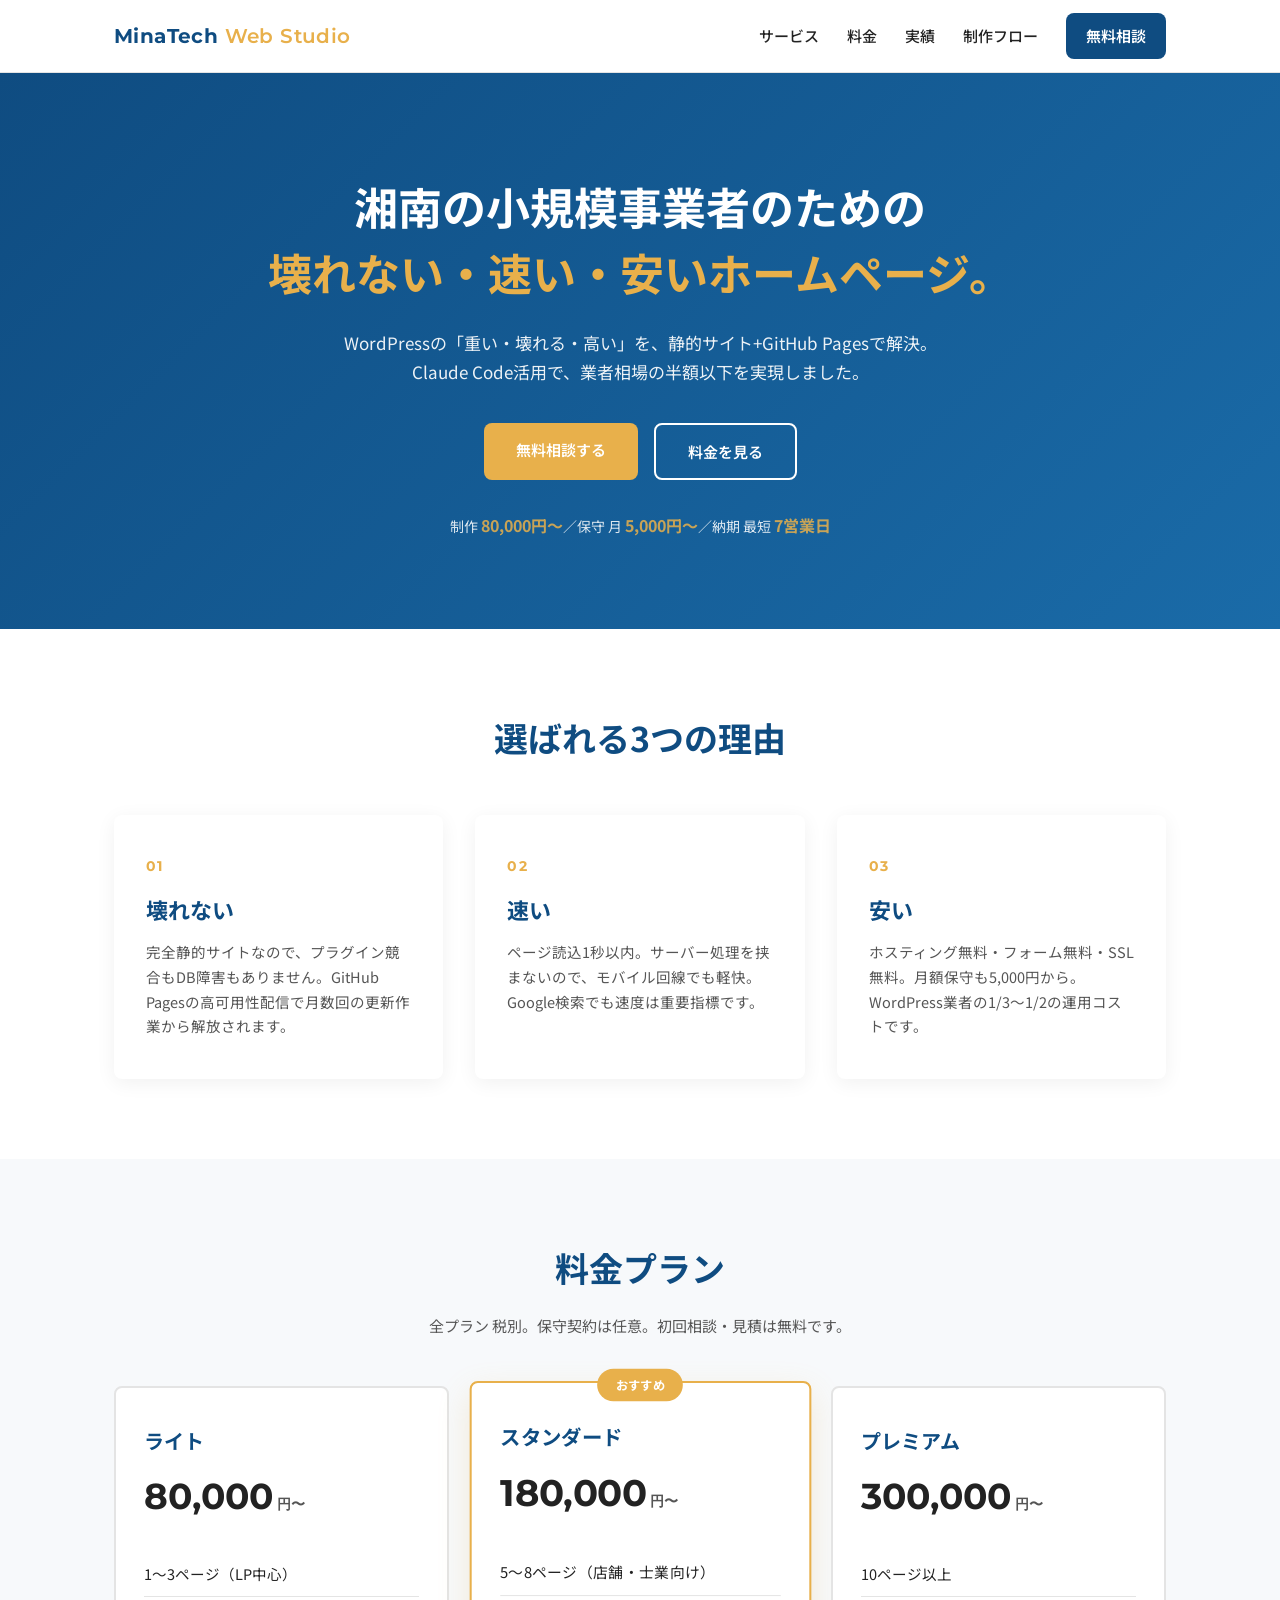
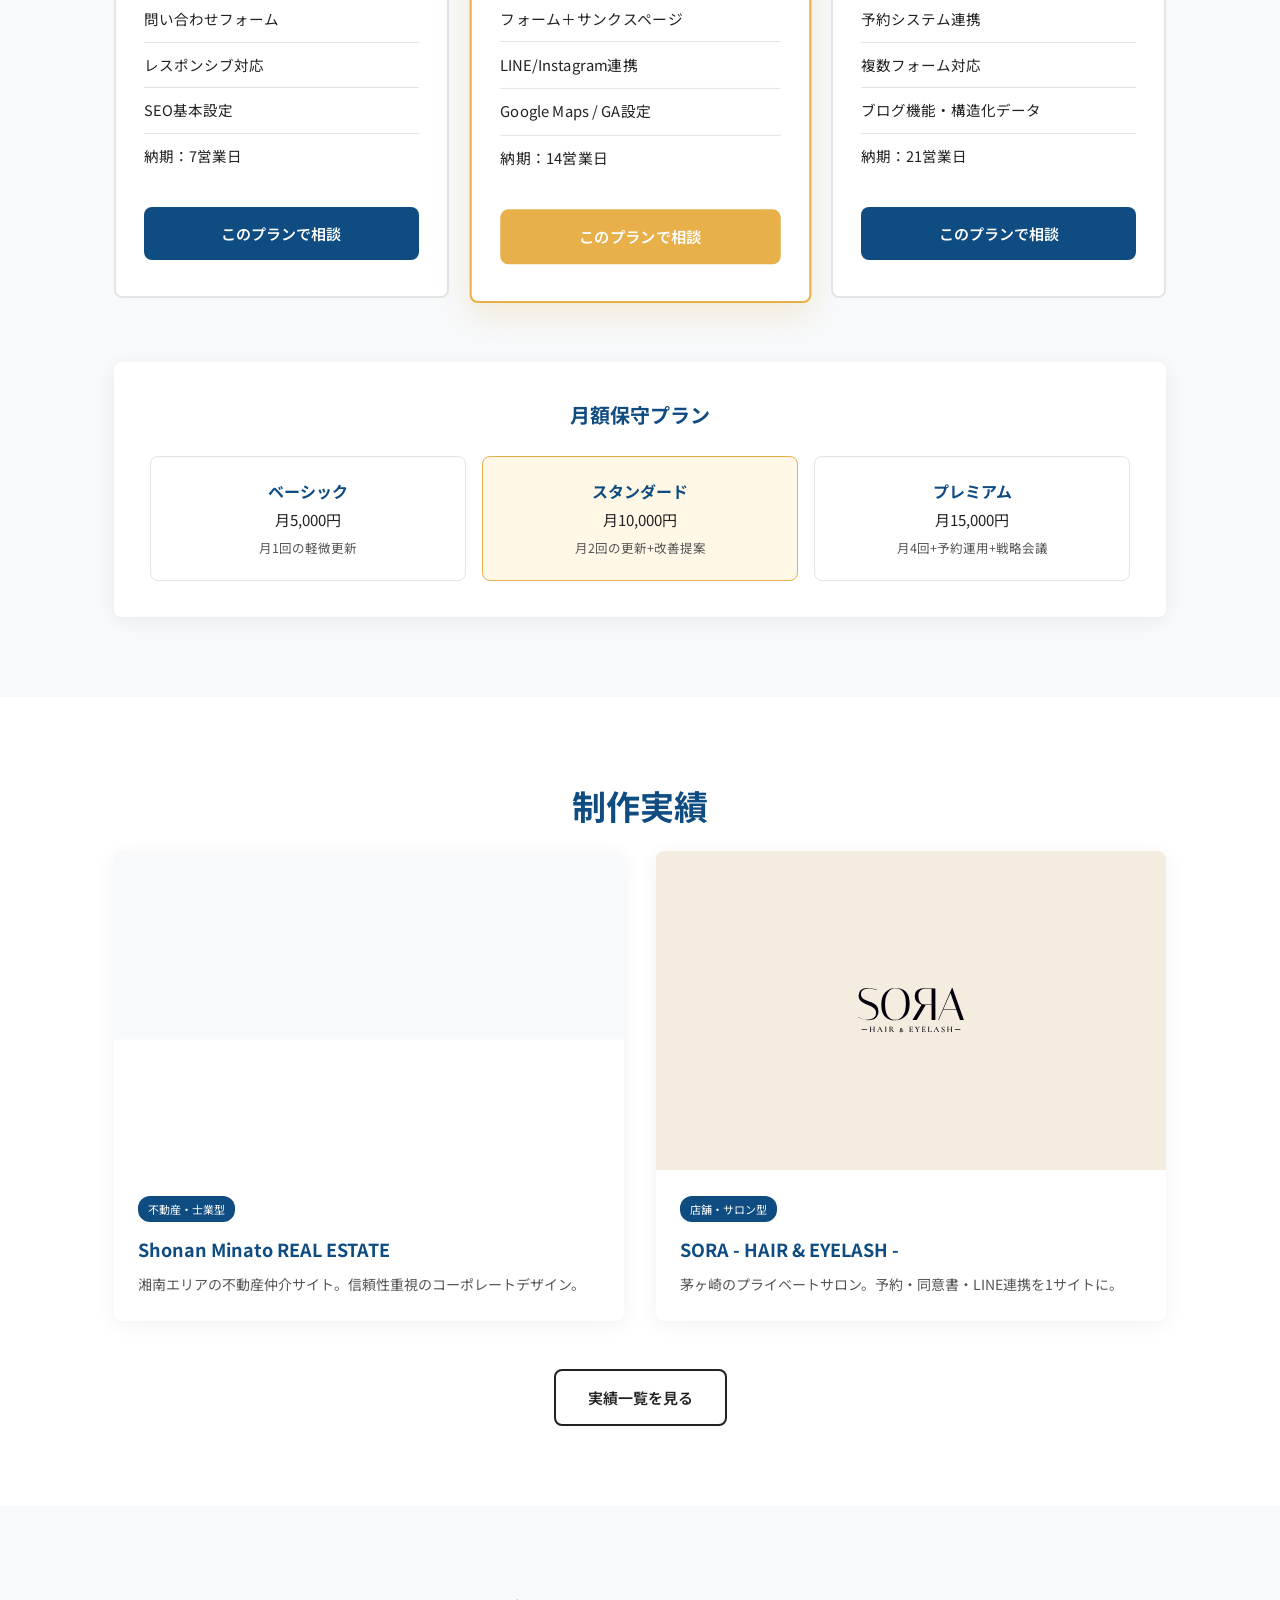
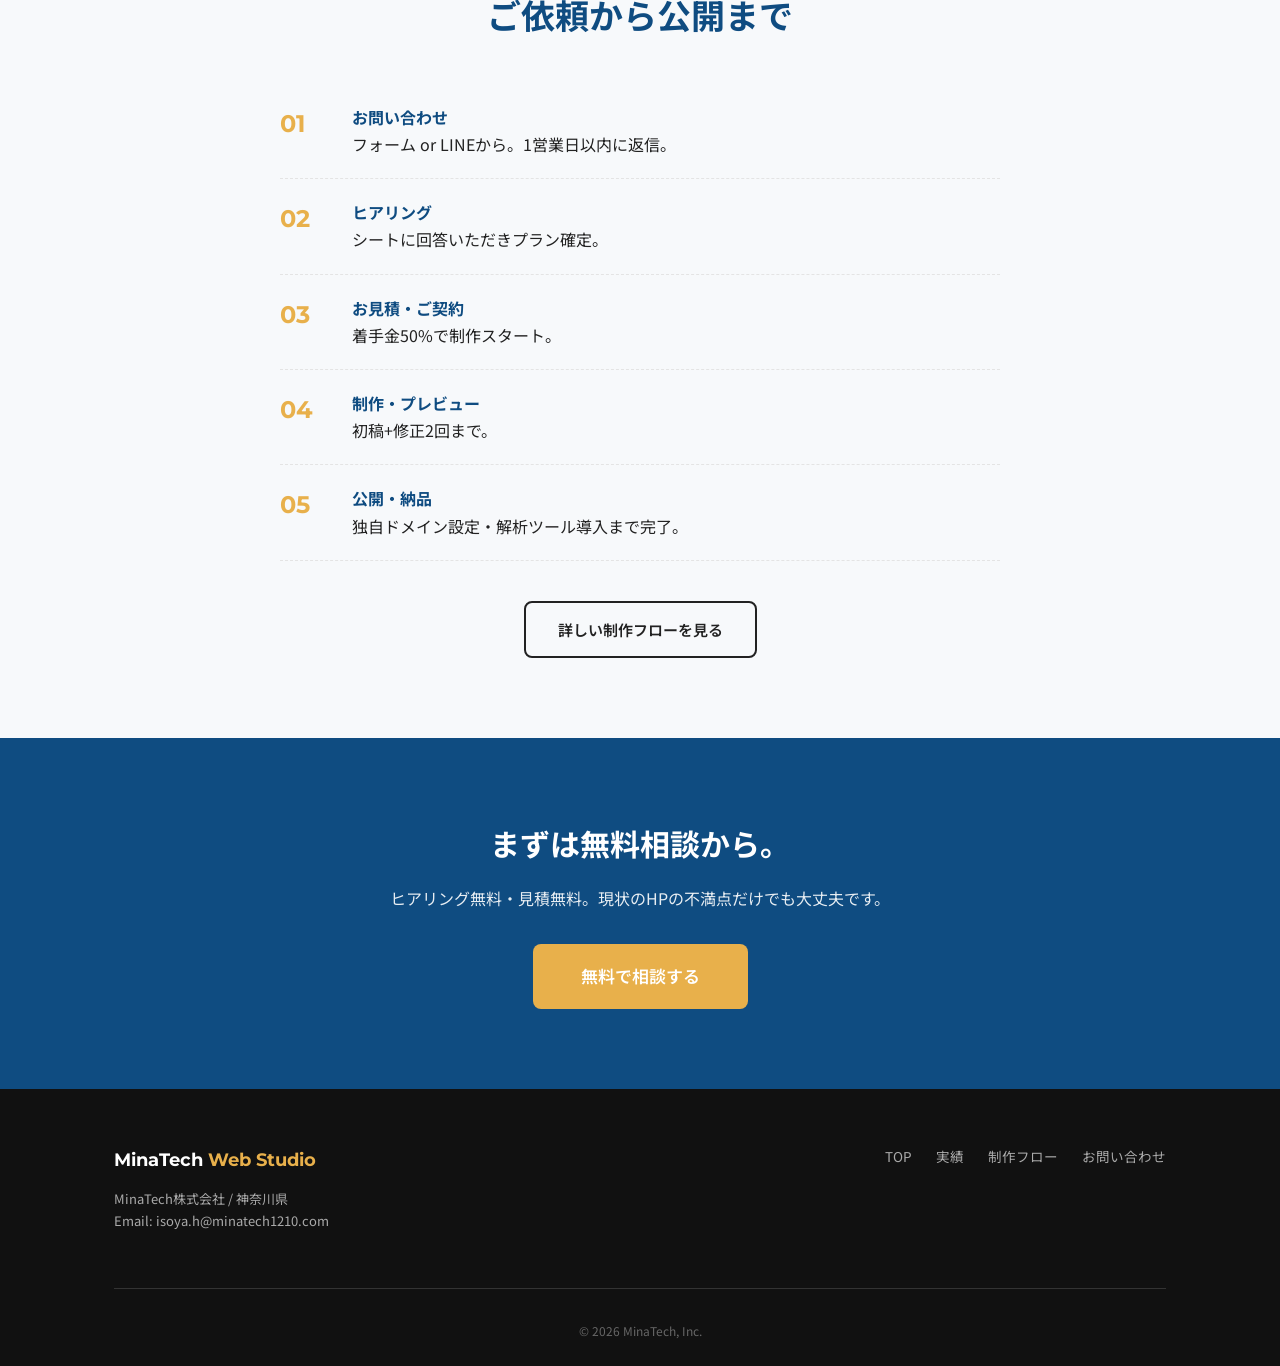
==== index.html @ cedd78d5 "Initial commit: MinaTech Web Studio portfolio site - Landing page with services, pricing, portfolio " ====
<!DOCTYPE html>
<html lang="ja">
<head>
<meta charset="UTF-8">
<meta name="viewport" content="width=device-width, initial-scale=1.0">
<title>MinaTech Web Studio | 湘南のホームページ制作 — 壊れない・速い・安い</title>
<meta name="description" content="神奈川・湘南エリア特化のホームページ制作。静的サイト+GitHub PagesでWordPressより速く壊れないサイトを低価格で提供。制作8万円〜・保守月5,000円〜。">
<meta name="keywords" content="湘南 ホームページ制作,茅ヶ崎 HP制作,藤沢 ホームページ,鎌倉 Web制作,静的サイト,低価格 HP制作">
<meta property="og:title" content="MinaTech Web Studio | 湘南のホームページ制作">
<meta property="og:description" content="壊れない・速い・安い。静的サイト+GitHub Pagesで湘南の小規模事業者をサポート。制作8万円〜。">
<meta property="og:type" content="website">
<meta property="og:url" content="https://web.minatech1210.com/">
<link rel="icon" type="image/svg+xml" href="favicon.svg">
<link rel="preconnect" href="https://fonts.googleapis.com">
<link rel="preconnect" href="https://fonts.gstatic.com" crossorigin>
<link href="https://fonts.googleapis.com/css2?family=Noto+Sans+JP:wght@300;400;500;700&family=Montserrat:wght@400;600;700&display=swap" rel="stylesheet">
<link rel="stylesheet" href="style.css">
</head>
<body>

<header class="site-header">
  <div class="container header-inner">
    <a href="index.html" class="logo">MinaTech <span>Web Studio</span></a>
    <nav class="nav">
      <a href="#service">サービス</a>
      <a href="#pricing">料金</a>
      <a href="portfolio.html">実績</a>
      <a href="process.html">制作フロー</a>
      <a href="contact.html" class="btn-nav">無料相談</a>
    </nav>
    <button class="nav-toggle" aria-label="メニュー">☰</button>
  </div>
</header>

<section class="hero">
  <div class="container">
    <h1>湘南の小規模事業者のための<br><strong>壊れない・速い・安いホームページ。</strong></h1>
    <p class="hero-sub">WordPressの「重い・壊れる・高い」を、静的サイト+GitHub Pagesで解決。<br>Claude Code活用で、業者相場の半額以下を実現しました。</p>
    <div class="hero-cta">
      <a href="contact.html" class="btn-primary">無料相談する</a>
      <a href="#pricing" class="btn-secondary">料金を見る</a>
    </div>
    <p class="hero-meta">制作 <strong>80,000円〜</strong>／保守 月 <strong>5,000円〜</strong>／納期 最短 <strong>7営業日</strong></p>
  </div>
</section>

<section id="service" class="section">
  <div class="container">
    <h2>選ばれる3つの理由</h2>
    <div class="features">
      <div class="feature">
        <div class="feature-num">01</div>
        <h3>壊れない</h3>
        <p>完全静的サイトなので、プラグイン競合もDB障害もありません。GitHub Pagesの高可用性配信で月数回の更新作業から解放されます。</p>
      </div>
      <div class="feature">
        <div class="feature-num">02</div>
        <h3>速い</h3>
        <p>ページ読込1秒以内。サーバー処理を挟まないので、モバイル回線でも軽快。Google検索でも速度は重要指標です。</p>
      </div>
      <div class="feature">
        <div class="feature-num">03</div>
        <h3>安い</h3>
        <p>ホスティング無料・フォーム無料・SSL無料。月額保守も5,000円から。WordPress業者の1/3〜1/2の運用コストです。</p>
      </div>
    </div>
  </div>
</section>

<section id="pricing" class="section section-alt">
  <div class="container">
    <h2>料金プラン</h2>
    <p class="section-lead">全プラン 税別。保守契約は任意。初回相談・見積は無料です。</p>
    <div class="pricing">
      <div class="plan">
        <div class="plan-name">ライト</div>
        <div class="plan-price">80,000<span>円〜</span></div>
        <ul>
          <li>1〜3ページ（LP中心）</li>
          <li>問い合わせフォーム</li>
          <li>レスポンシブ対応</li>
          <li>SEO基本設定</li>
          <li>納期：7営業日</li>
        </ul>
        <a href="contact.html?plan=light" class="btn-plan">このプランで相談</a>
      </div>
      <div class="plan plan-recommend">
        <div class="plan-badge">おすすめ</div>
        <div class="plan-name">スタンダード</div>
        <div class="plan-price">180,000<span>円〜</span></div>
        <ul>
          <li>5〜8ページ（店舗・士業向け）</li>
          <li>フォーム＋サンクスページ</li>
          <li>LINE/Instagram連携</li>
          <li>Google Maps / GA設定</li>
          <li>納期：14営業日</li>
        </ul>
        <a href="contact.html?plan=standard" class="btn-plan btn-plan-recommend">このプランで相談</a>
      </div>
      <div class="plan">
        <div class="plan-name">プレミアム</div>
        <div class="plan-price">300,000<span>円〜</span></div>
        <ul>
          <li>10ページ以上</li>
          <li>予約システム連携</li>
          <li>複数フォーム対応</li>
          <li>ブログ機能・構造化データ</li>
          <li>納期：21営業日</li>
        </ul>
        <a href="contact.html?plan=premium" class="btn-plan">このプランで相談</a>
      </div>
    </div>

    <div class="maintenance">
      <h3>月額保守プラン</h3>
      <div class="maintenance-grid">
        <div class="m-plan"><strong>ベーシック</strong><br>月5,000円<br><small>月1回の軽微更新</small></div>
        <div class="m-plan m-recommend"><strong>スタンダード</strong><br>月10,000円<br><small>月2回の更新+改善提案</small></div>
        <div class="m-plan"><strong>プレミアム</strong><br>月15,000円<br><small>月4回+予約運用+戦略会議</small></div>
      </div>
    </div>
  </div>
</section>

<section class="section">
  <div class="container">
    <h2>制作実績</h2>
    <div class="works">
      <a href="portfolio.html#shonan-minato" class="work-card">
        <div class="work-thumb"><img src="assets/images/shonan-minato-thumb.png" alt="Shonan Minato REAL ESTATE"></div>
        <div class="work-info">
          <div class="work-tag">不動産・士業型</div>
          <h3>Shonan Minato REAL ESTATE</h3>
          <p>湘南エリアの不動産仲介サイト。信頼性重視のコーポレートデザイン。</p>
        </div>
      </a>
      <a href="portfolio.html#sora" class="work-card">
        <div class="work-thumb work-thumb-sora"><img src="assets/images/sora-logo.svg" alt="SORA HAIR & EYELASH"></div>
        <div class="work-info">
          <div class="work-tag">店舗・サロン型</div>
          <h3>SORA - HAIR & EYELASH -</h3>
          <p>茅ヶ崎のプライベートサロン。予約・同意書・LINE連携を1サイトに。</p>
        </div>
      </a>
    </div>
    <div class="center"><a href="portfolio.html" class="btn-secondary">実績一覧を見る</a></div>
  </div>
</section>

<section id="flow" class="section section-alt">
  <div class="container">
    <h2>ご依頼から公開まで</h2>
    <ol class="flow">
      <li><strong>お問い合わせ</strong><br>フォーム or LINEから。1営業日以内に返信。</li>
      <li><strong>ヒアリング</strong><br>シートに回答いただきプラン確定。</li>
      <li><strong>お見積・ご契約</strong><br>着手金50%で制作スタート。</li>
      <li><strong>制作・プレビュー</strong><br>初稿+修正2回まで。</li>
      <li><strong>公開・納品</strong><br>独自ドメイン設定・解析ツール導入まで完了。</li>
    </ol>
    <div class="center"><a href="process.html" class="btn-secondary">詳しい制作フローを見る</a></div>
  </div>
</section>

<section class="cta">
  <div class="container">
    <h2>まずは無料相談から。</h2>
    <p>ヒアリング無料・見積無料。現状のHPの不満点だけでも大丈夫です。</p>
    <a href="contact.html" class="btn-primary btn-lg">無料で相談する</a>
  </div>
</section>

<footer class="site-footer">
  <div class="container footer-inner">
    <div>
      <div class="logo-footer">MinaTech <span>Web Studio</span></div>
      <p class="footer-address">MinaTech株式会社 / 神奈川県<br>Email: <a href="mailto:isoya.h@minatech1210.com">isoya.h@minatech1210.com</a></p>
    </div>
    <nav class="footer-nav">
      <a href="index.html">TOP</a>
      <a href="portfolio.html">実績</a>
      <a href="process.html">制作フロー</a>
      <a href="contact.html">お問い合わせ</a>
    </nav>
    <small class="copyright">© 2026 MinaTech, Inc.</small>
  </div>
</footer>

<script src="main.js"></script>
</body>
</html>
---- style.css ----
/* ===== Base ===== */
:root {
  --c-primary: #0f4c81;
  --c-primary-dark: #0a3760;
  --c-accent: #e8b04b;
  --c-text: #222;
  --c-sub: #555;
  --c-line: #e4e4e4;
  --c-bg: #ffffff;
  --c-bg-alt: #f7f9fb;
  --c-bg-dark: #0f4c81;
  --radius: 8px;
  --shadow: 0 4px 20px rgba(0,0,0,.06);
}

* { box-sizing: border-box; margin: 0; padding: 0; }
html { scroll-behavior: smooth; }
body {
  font-family: "Noto Sans JP", system-ui, -apple-system, sans-serif;
  color: var(--c-text);
  line-height: 1.7;
  font-size: 16px;
  background: var(--c-bg);
  -webkit-font-smoothing: antialiased;
}
img { max-width: 100%; height: auto; display: block; }
a { color: var(--c-primary); text-decoration: none; transition: opacity .2s; }
a:hover { opacity: .75; }
ul, ol { list-style: none; }

.container {
  max-width: 1100px;
  margin: 0 auto;
  padding: 0 24px;
}

.center { text-align: center; }

/* ===== Header ===== */
.site-header {
  position: sticky;
  top: 0;
  background: rgba(255,255,255,.96);
  backdrop-filter: blur(8px);
  border-bottom: 1px solid var(--c-line);
  z-index: 100;
}
.header-inner {
  display: flex;
  align-items: center;
  justify-content: space-between;
  height: 72px;
}
.logo {
  font-family: "Montserrat", sans-serif;
  font-weight: 700;
  font-size: 20px;
  color: var(--c-primary);
  letter-spacing: .02em;
}
.logo span { color: var(--c-accent); font-weight: 600; }

.nav { display: flex; align-items: center; gap: 28px; }
.nav a { color: var(--c-text); font-weight: 500; font-size: 15px; }
.nav a.active { color: var(--c-primary); }
.nav .btn-nav {
  background: var(--c-primary);
  color: #fff;
  padding: 10px 20px;
  border-radius: var(--radius);
  font-weight: 600;
}
.nav .btn-nav:hover { background: var(--c-primary-dark); opacity: 1; }

.nav-toggle {
  display: none;
  background: none;
  border: none;
  font-size: 28px;
  cursor: pointer;
}

/* ===== Hero ===== */
.hero {
  background: linear-gradient(135deg, #0f4c81 0%, #1a6ba8 100%);
  color: #fff;
  padding: 100px 0 90px;
  text-align: center;
}
.hero h1 {
  font-size: clamp(26px, 4.6vw, 44px);
  font-weight: 700;
  line-height: 1.5;
  margin-bottom: 24px;
}
.hero h1 strong { color: var(--c-accent); }
.hero-sub {
  font-size: clamp(14px, 2vw, 17px);
  opacity: .92;
  max-width: 720px;
  margin: 0 auto 36px;
}
.hero-cta {
  display: flex;
  gap: 16px;
  justify-content: center;
  margin-bottom: 32px;
  flex-wrap: wrap;
}
.hero-meta {
  font-size: 14px;
  opacity: .85;
}
.hero-meta strong { color: var(--c-accent); font-size: 16px; }

/* ===== Buttons ===== */
.btn-primary, .btn-secondary, .btn-plan {
  display: inline-block;
  padding: 14px 32px;
  border-radius: var(--radius);
  font-weight: 600;
  font-size: 15px;
  text-align: center;
  transition: all .2s;
  cursor: pointer;
  border: none;
}
.btn-primary {
  background: var(--c-accent);
  color: #fff;
}
.btn-primary:hover {
  background: #d39a2f;
  opacity: 1;
  transform: translateY(-2px);
}
.btn-secondary {
  background: transparent;
  border: 2px solid currentColor;
  color: inherit;
}
.btn-secondary:hover {
  opacity: .8;
  transform: translateY(-2px);
}
.btn-lg {
  padding: 18px 48px;
  font-size: 17px;
}

/* ===== Sections ===== */
.section {
  padding: 80px 0;
}
.section-alt {
  background: var(--c-bg-alt);
}
.section h2 {
  text-align: center;
  font-size: clamp(24px, 3.6vw, 34px);
  font-weight: 700;
  margin-bottom: 16px;
  color: var(--c-primary);
}
.section-lead {
  text-align: center;
  color: var(--c-sub);
  margin-bottom: 48px;
  font-size: 15px;
}

/* ===== Features ===== */
.features {
  display: grid;
  grid-template-columns: repeat(auto-fit, minmax(260px, 1fr));
  gap: 32px;
  margin-top: 48px;
}
.feature {
  background: #fff;
  padding: 40px 32px;
  border-radius: var(--radius);
  box-shadow: var(--shadow);
  transition: transform .2s;
}
.feature:hover { transform: translateY(-4px); }
.feature-num {
  font-family: "Montserrat", sans-serif;
  color: var(--c-accent);
  font-size: 14px;
  font-weight: 700;
  margin-bottom: 12px;
  letter-spacing: .1em;
}
.feature h3 {
  font-size: 22px;
  margin-bottom: 12px;
  color: var(--c-primary);
}
.feature p {
  color: var(--c-sub);
  font-size: 14.5px;
}

/* ===== Pricing ===== */
.pricing {
  display: grid;
  grid-template-columns: repeat(auto-fit, minmax(280px, 1fr));
  gap: 24px;
  margin-bottom: 64px;
}
.plan {
  background: #fff;
  border: 2px solid var(--c-line);
  border-radius: var(--radius);
  padding: 36px 28px;
  position: relative;
  transition: all .2s;
}
.plan-recommend {
  border-color: var(--c-accent);
  box-shadow: 0 12px 32px rgba(232,176,75,.2);
  transform: scale(1.02);
}
.plan-badge {
  position: absolute;
  top: -14px;
  left: 50%;
  transform: translateX(-50%);
  background: var(--c-accent);
  color: #fff;
  padding: 6px 18px;
  border-radius: 20px;
  font-size: 12px;
  font-weight: 700;
}
.plan-name {
  font-size: 20px;
  font-weight: 700;
  color: var(--c-primary);
  margin-bottom: 8px;
}
.plan-price {
  font-family: "Montserrat", sans-serif;
  font-size: 36px;
  font-weight: 700;
  color: var(--c-text);
  margin-bottom: 24px;
}
.plan-price span {
  font-size: 14px;
  color: var(--c-sub);
  margin-left: 4px;
}
.plan ul {
  margin-bottom: 28px;
}
.plan ul li {
  padding: 10px 0;
  border-bottom: 1px solid var(--c-line);
  font-size: 14.5px;
}
.plan ul li:last-child { border-bottom: none; }
.btn-plan {
  background: var(--c-primary);
  color: #fff;
  width: 100%;
}
.btn-plan:hover { background: var(--c-primary-dark); opacity: 1; }
.btn-plan-recommend { background: var(--c-accent); }
.btn-plan-recommend:hover { background: #d39a2f; }

.maintenance {
  background: #fff;
  padding: 36px;
  border-radius: var(--radius);
  text-align: center;
  box-shadow: var(--shadow);
}
.maintenance h3 {
  color: var(--c-primary);
  margin-bottom: 24px;
  font-size: 20px;
}
.maintenance-grid {
  display: grid;
  grid-template-columns: repeat(auto-fit, minmax(180px, 1fr));
  gap: 16px;
}
.m-plan {
  padding: 20px;
  border: 1px solid var(--c-line);
  border-radius: var(--radius);
  font-size: 15px;
  line-height: 1.8;
}
.m-plan strong { color: var(--c-primary); font-size: 16px; }
.m-plan small { color: var(--c-sub); font-size: 12.5px; }
.m-recommend { border-color: var(--c-accent); background: #fff8e7; }

/* ===== Works ===== */
.works {
  display: grid;
  grid-template-columns: repeat(auto-fit, minmax(300px, 1fr));
  gap: 32px;
  margin-bottom: 48px;
}
.work-card {
  background: #fff;
  border-radius: var(--radius);
  overflow: hidden;
  box-shadow: var(--shadow);
  color: var(--c-text);
  transition: transform .2s;
}
.work-card:hover { transform: translateY(-4px); opacity: 1; }
.work-thumb {
  aspect-ratio: 16 / 10;
  background: var(--c-bg-alt);
  display: flex;
  align-items: center;
  justify-content: center;
  overflow: hidden;
}
.work-thumb img {
  width: 100%;
  height: 100%;
  object-fit: cover;
}
.work-thumb-sora { background: #f5ece0; padding: 40px; }
.work-thumb-sora img { max-width: 240px; width: 100%; height: auto; }
.work-info { padding: 24px; }
.work-tag {
  display: inline-block;
  background: var(--c-primary);
  color: #fff;
  font-size: 11px;
  padding: 4px 10px;
  border-radius: 12px;
  margin-bottom: 12px;
}
.work-info h3 {
  font-size: 18px;
  margin-bottom: 8px;
  color: var(--c-primary);
}
.work-info p { color: var(--c-sub); font-size: 14px; }

/* ===== Flow (簡易) ===== */
.flow {
  max-width: 720px;
  margin: 40px auto;
  counter-reset: step;
}
.flow li {
  position: relative;
  padding: 20px 0 20px 72px;
  border-bottom: 1px dashed var(--c-line);
  counter-increment: step;
}
.flow li:before {
  content: counter(step, decimal-leading-zero);
  position: absolute;
  left: 0;
  top: 20px;
  font-family: "Montserrat", sans-serif;
  font-weight: 700;
  color: var(--c-accent);
  font-size: 24px;
}
.flow li strong { color: var(--c-primary); font-size: 16px; }

/* ===== CTA ===== */
.cta {
  background: var(--c-primary);
  color: #fff;
  text-align: center;
  padding: 80px 0;
}
.cta h2 {
  font-size: clamp(22px, 3vw, 30px);
  margin-bottom: 16px;
}
.cta p {
  margin-bottom: 32px;
  opacity: .9;
}

/* ===== Page head (sub pages) ===== */
.page-head {
  background: var(--c-bg-alt);
  padding: 60px 0;
  text-align: center;
  border-bottom: 1px solid var(--c-line);
}
.page-head h1 {
  color: var(--c-primary);
  font-size: clamp(24px, 4vw, 34px);
  margin-bottom: 12px;
}
.page-head p { color: var(--c-sub); }

/* ===== Case pages ===== */
.case {
  padding: 80px 0;
}
.case-alt { background: var(--c-bg-alt); }
.case-inner {
  display: grid;
  grid-template-columns: 1fr 1fr;
  gap: 48px;
  align-items: start;
}
.case-reverse { direction: rtl; }
.case-reverse > * { direction: ltr; }
.case-image img {
  border-radius: var(--radius);
  box-shadow: var(--shadow);
}
.case-image-sora {
  background: #f5ece0;
  padding: 60px;
  border-radius: var(--radius);
  box-shadow: var(--shadow);
}
.case-image-sora img { max-width: 320px; margin: 0 auto; }
.case-tag {
  display: inline-block;
  background: var(--c-primary);
  color: #fff;
  font-size: 12px;
  padding: 5px 12px;
  border-radius: 12px;
  margin-bottom: 12px;
}
.case-body h2 {
  font-size: 26px;
  color: var(--c-primary);
  margin-bottom: 12px;
  text-align: left;
}
.case-lead { color: var(--c-sub); margin-bottom: 24px; }
.case-meta {
  display: grid;
  grid-template-columns: 90px 1fr;
  gap: 10px 16px;
  margin-bottom: 24px;
  font-size: 14.5px;
}
.case-meta dt { color: var(--c-primary); font-weight: 600; }
.case-points li {
  padding: 10px 0 10px 24px;
  position: relative;
  border-bottom: 1px dashed var(--c-line);
  font-size: 14.5px;
}
.case-points li:before {
  content: "✓";
  position: absolute;
  left: 0;
  color: var(--c-accent);
  font-weight: 700;
}

/* ===== Steps page ===== */
.steps-container {
  max-width: 820px;
  margin: 0 auto 48px;
}
.step {
  display: grid;
  grid-template-columns: 80px 1fr;
  gap: 20px;
  padding: 24px 0;
  border-bottom: 1px solid var(--c-line);
}
.step-num {
  font-family: "Montserrat", sans-serif;
  font-size: 32px;
  font-weight: 700;
  color: var(--c-accent);
  line-height: 1;
}
.step-body h3 {
  color: var(--c-primary);
  font-size: 18px;
  margin-bottom: 8px;
}
.step-body h3 small {
  font-size: 12px;
  color: var(--c-sub);
  font-weight: 400;
  margin-left: 12px;
}
.step-body p { color: var(--c-sub); font-size: 14.5px; }

.box-note {
  background: #fff8e7;
  border-left: 4px solid var(--c-accent);
  padding: 24px 28px;
  border-radius: var(--radius);
  margin: 48px auto 0;
  max-width: 820px;
}
.box-note h3 { color: var(--c-primary); margin-bottom: 8px; font-size: 18px; }

/* ===== Contact form ===== */
.form-container {
  max-width: 680px;
  margin: 0 auto;
}
.contact-form {
  background: #fff;
  padding: 40px;
  border-radius: var(--radius);
  box-shadow: var(--shadow);
}
.form-row {
  margin-bottom: 20px;
}
.form-row label {
  display: block;
  font-weight: 600;
  font-size: 14px;
  margin-bottom: 8px;
  color: var(--c-text);
}
.form-row .req {
  color: #d64545;
  font-size: 11px;
  margin-left: 6px;
  font-weight: 500;
}
.form-row input[type="text"],
.form-row input[type="email"],
.form-row input[type="tel"],
.form-row select,
.form-row textarea {
  width: 100%;
  padding: 12px 14px;
  border: 1px solid var(--c-line);
  border-radius: 6px;
  font-size: 15px;
  font-family: inherit;
  transition: border-color .2s;
}
.form-row input:focus,
.form-row select:focus,
.form-row textarea:focus {
  outline: none;
  border-color: var(--c-primary);
}
.form-row textarea { resize: vertical; }
.form-privacy label {
  display: flex;
  align-items: center;
  gap: 8px;
  font-weight: 400;
}
.form-privacy input { width: auto; margin: 0; }
.form-submit { text-align: center; margin-top: 32px; }
.contact-alt { text-align: center; margin-top: 32px; color: var(--c-sub); font-size: 14px; }

/* ===== Thanks ===== */
.thanks {
  padding: 120px 0;
  text-align: center;
}
.thanks h1 {
  font-size: clamp(22px, 3.4vw, 30px);
  color: var(--c-primary);
  margin-bottom: 24px;
}
.thanks p { margin-bottom: 24px; color: var(--c-sub); }

/* ===== Doc pages ===== */
.doc {
  max-width: 820px;
  margin: 0 auto;
}
.doc h2 {
  text-align: left;
  color: var(--c-primary);
  font-size: 20px;
  margin: 36px 0 12px;
}
.doc p { margin-bottom: 16px; color: var(--c-sub); }
.doc ul { margin: 0 0 16px 24px; list-style: disc; color: var(--c-sub); }
.doc ul li { padding: 4px 0; }
.doc-meta { color: var(--c-sub); font-size: 13px; text-align: right; margin-top: 40px; }

/* ===== Footer ===== */
.site-footer {
  background: #111;
  color: #aaa;
  padding: 56px 0 24px;
  font-size: 14px;
}
.footer-inner {
  display: flex;
  flex-wrap: wrap;
  gap: 32px;
  justify-content: space-between;
  align-items: flex-start;
}
.logo-footer {
  font-family: "Montserrat", sans-serif;
  font-weight: 700;
  font-size: 18px;
  color: #fff;
  margin-bottom: 12px;
}
.logo-footer span { color: var(--c-accent); }
.footer-address { font-size: 13px; line-height: 1.7; }
.footer-address a { color: #aaa; }
.footer-nav {
  display: flex;
  gap: 24px;
  flex-wrap: wrap;
}
.footer-nav a { color: #aaa; font-size: 13.5px; }
.copyright {
  display: block;
  width: 100%;
  text-align: center;
  padding-top: 32px;
  margin-top: 24px;
  border-top: 1px solid #333;
  font-size: 12px;
  color: #666;
}

/* ===== Responsive ===== */
@media (max-width: 768px) {
  .nav {
    position: fixed;
    top: 72px;
    right: 0;
    left: 0;
    background: #fff;
    flex-direction: column;
    align-items: stretch;
    gap: 0;
    padding: 16px 0;
    border-bottom: 1px solid var(--c-line);
    transform: translateY(-120%);
    transition: transform .3s;
    box-shadow: var(--shadow);
  }
  .nav.open { transform: translateY(0); }
  .nav a { padding: 14px 24px; text-align: center; }
  .nav .btn-nav { margin: 8px 24px; }
  .nav-toggle { display: block; }

  .hero { padding: 60px 0; }
  .section { padding: 56px 0; }
  .case-inner { grid-template-columns: 1fr; gap: 24px; }
  .case-reverse { direction: ltr; }
  .step { grid-template-columns: 48px 1fr; gap: 12px; }
  .step-num { font-size: 24px; }
  .contact-form { padding: 24px; }
}
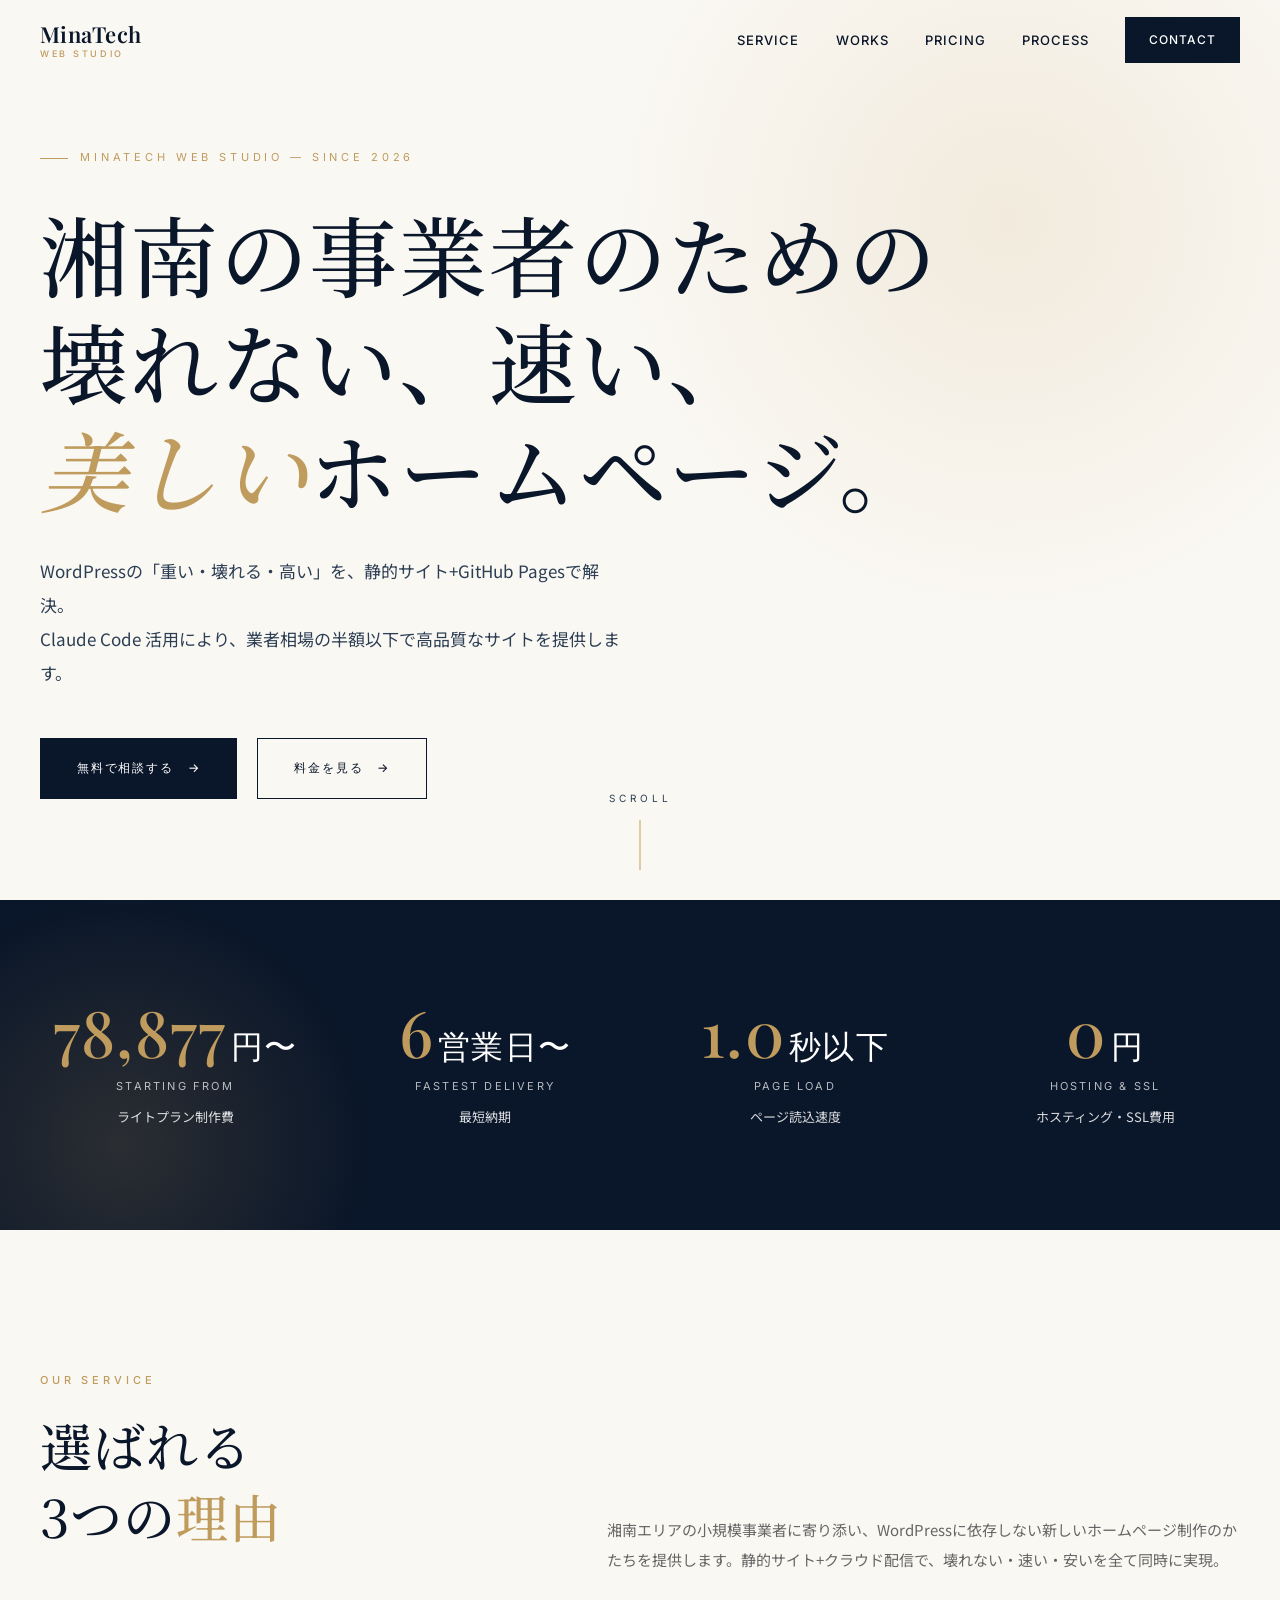
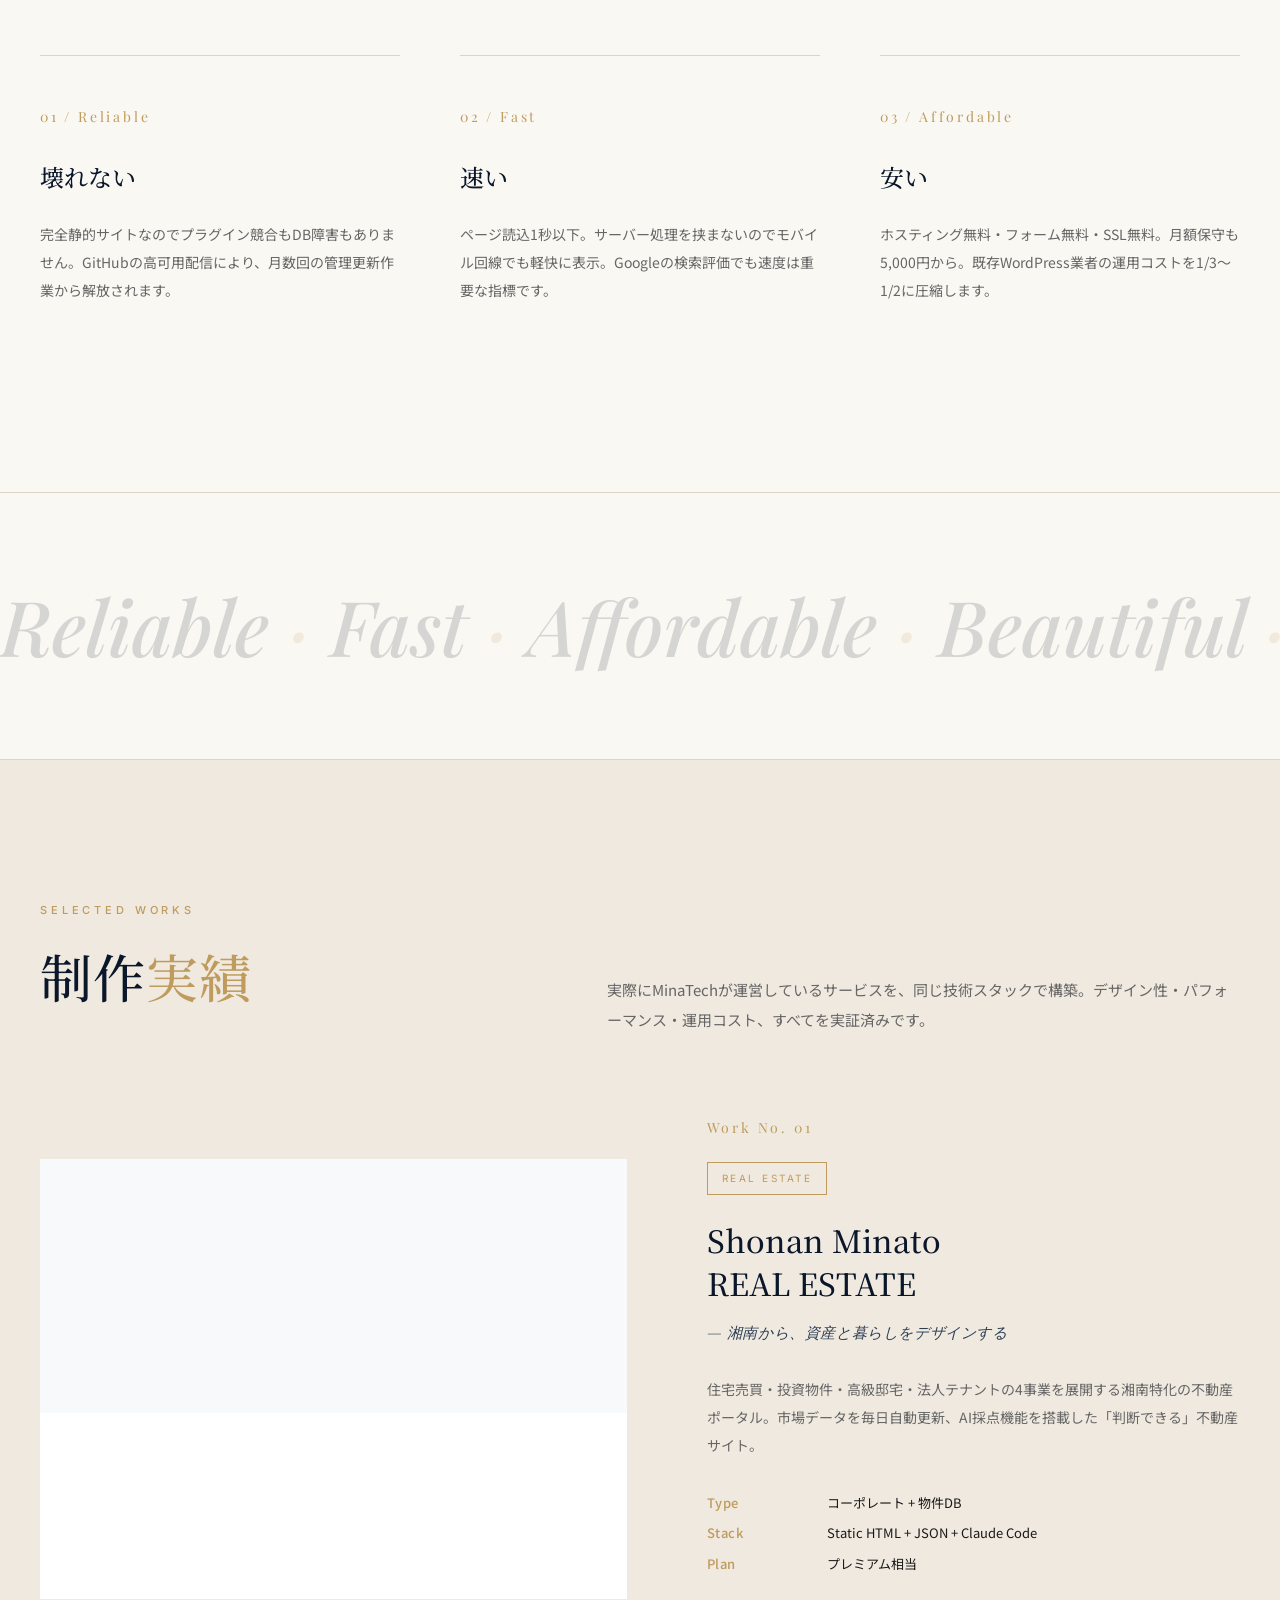
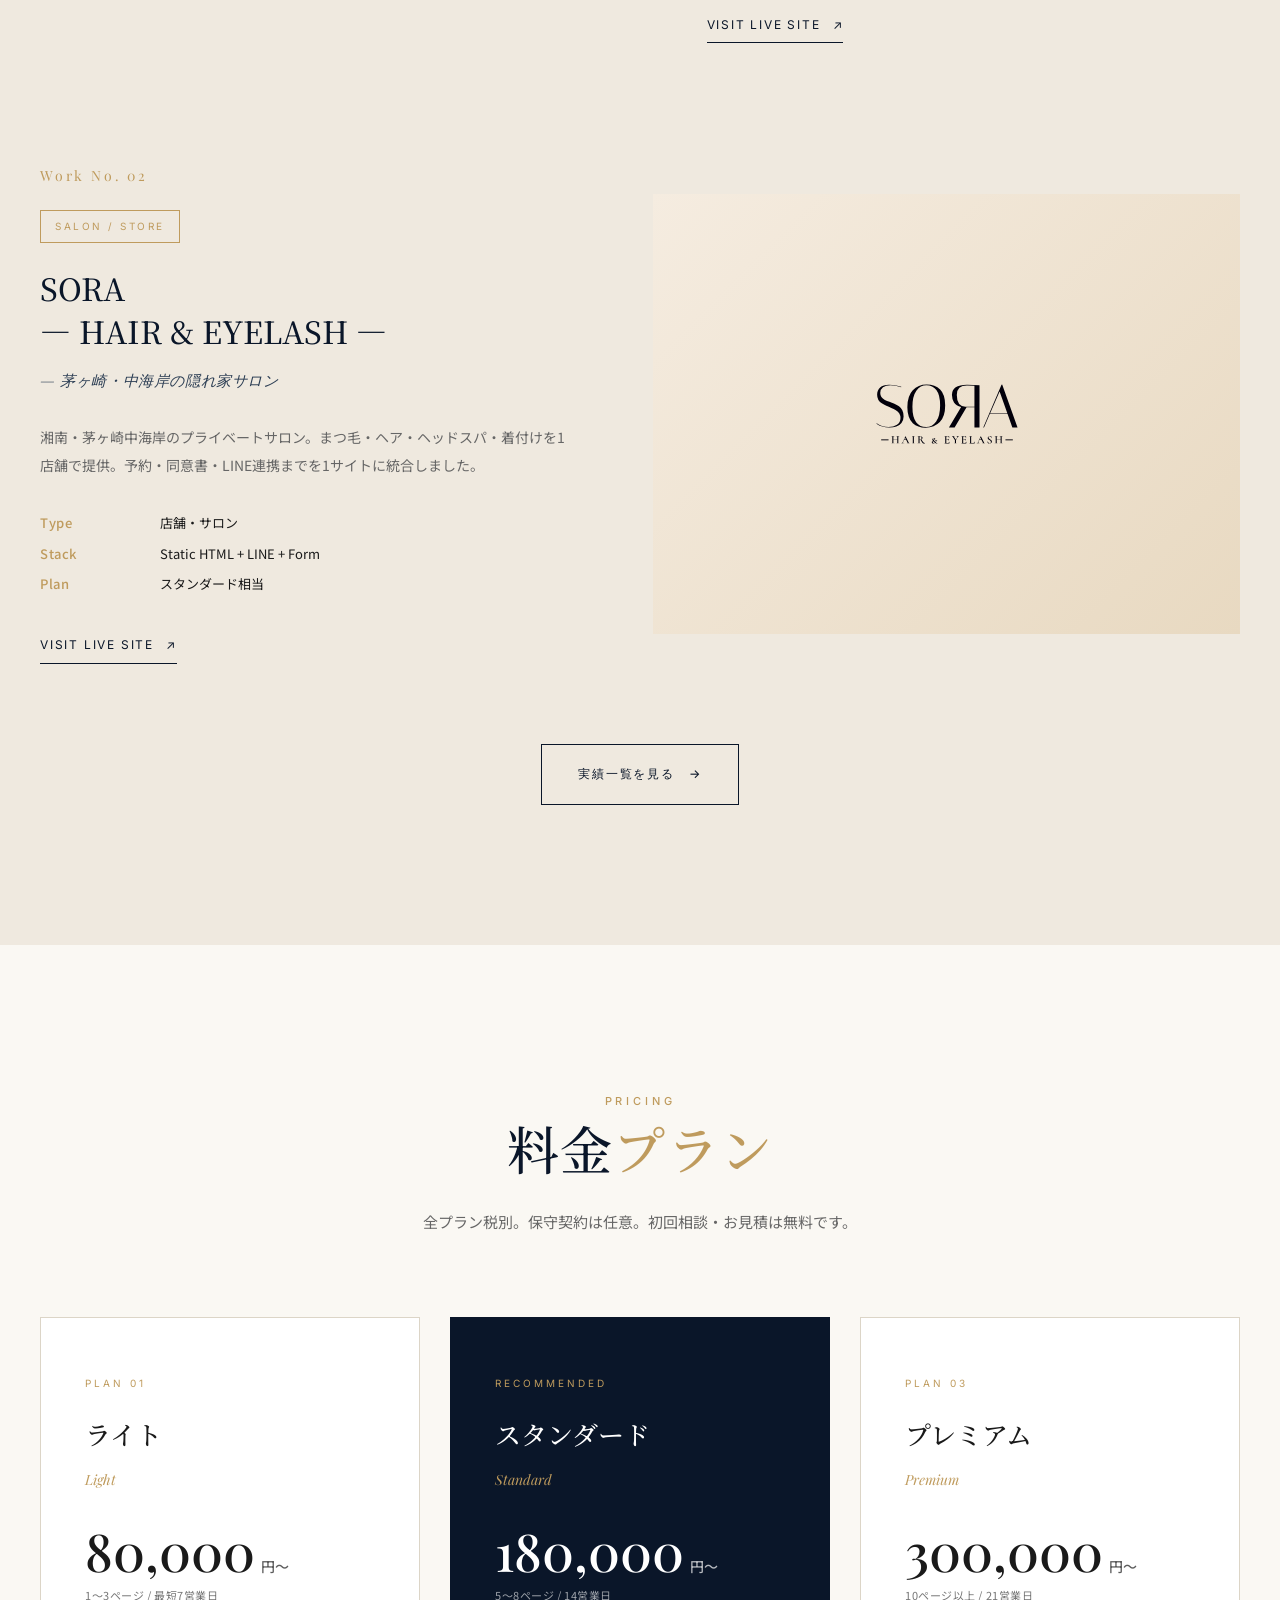
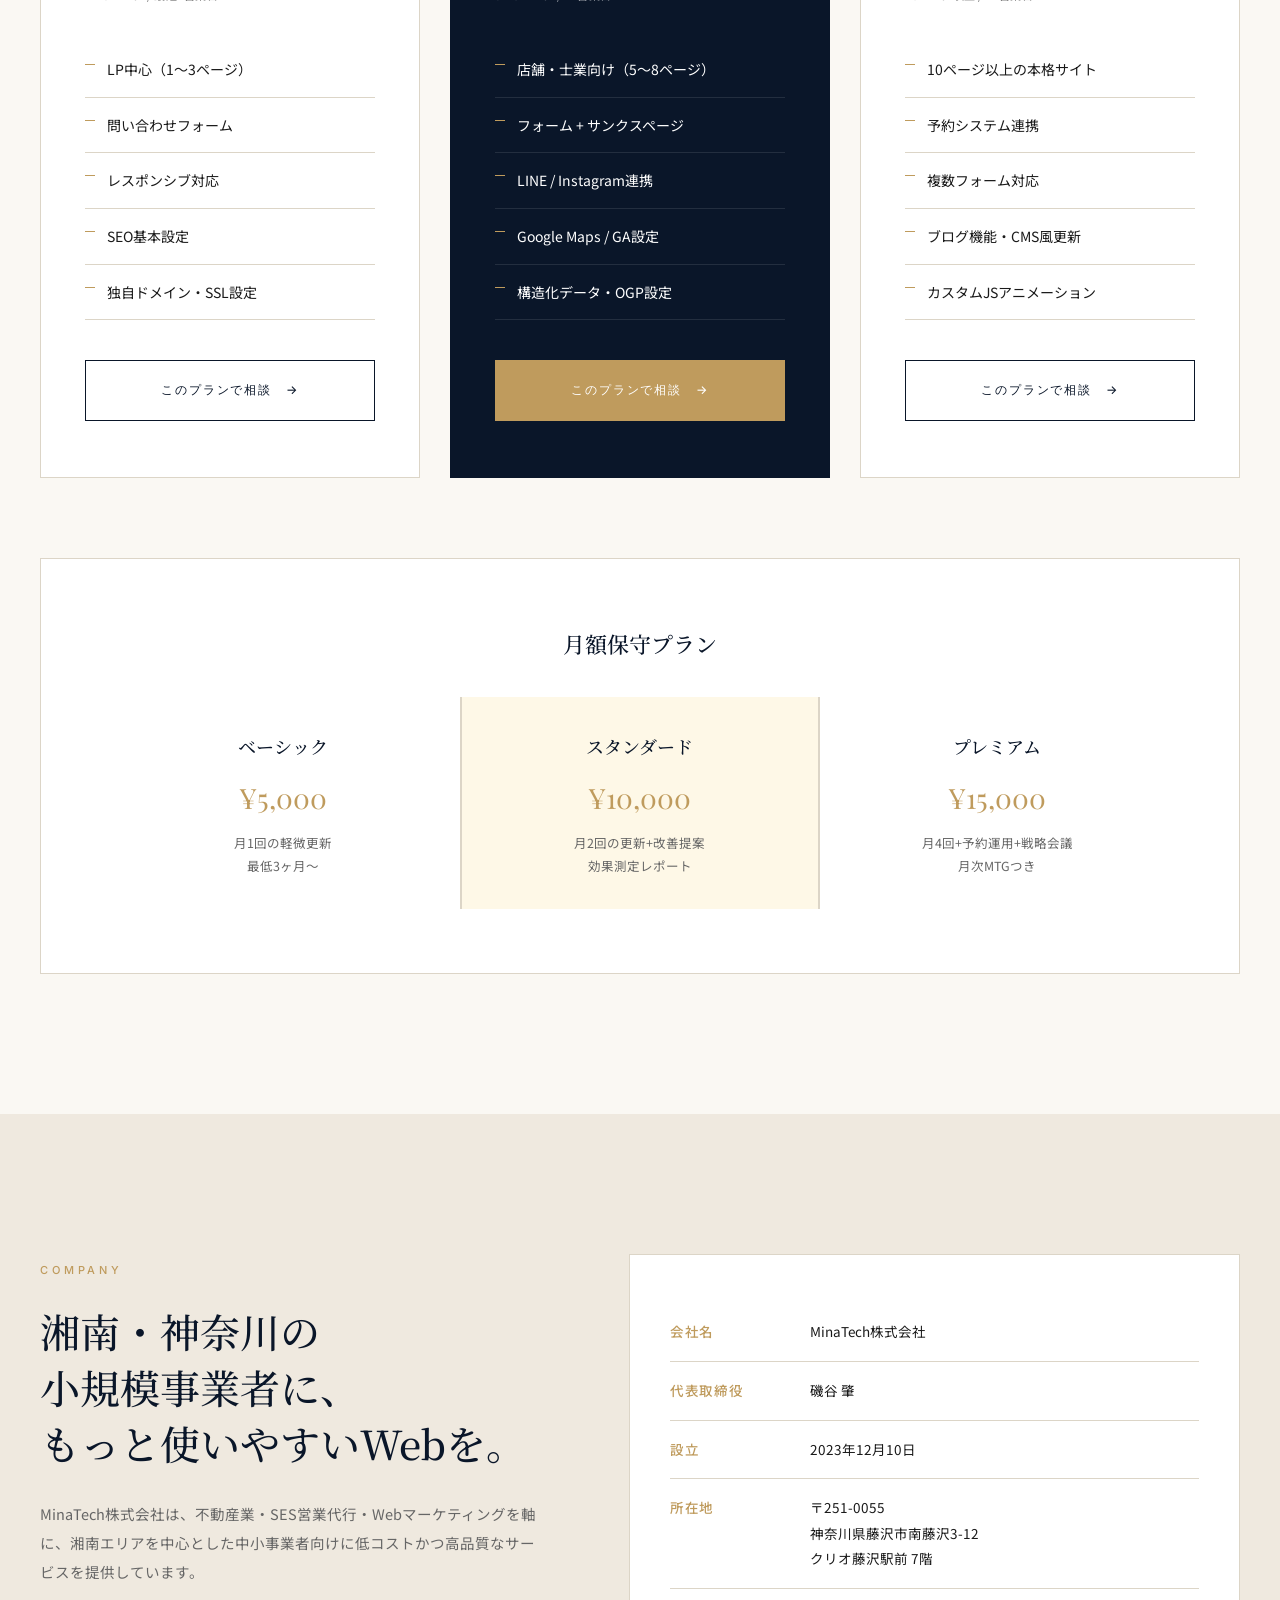
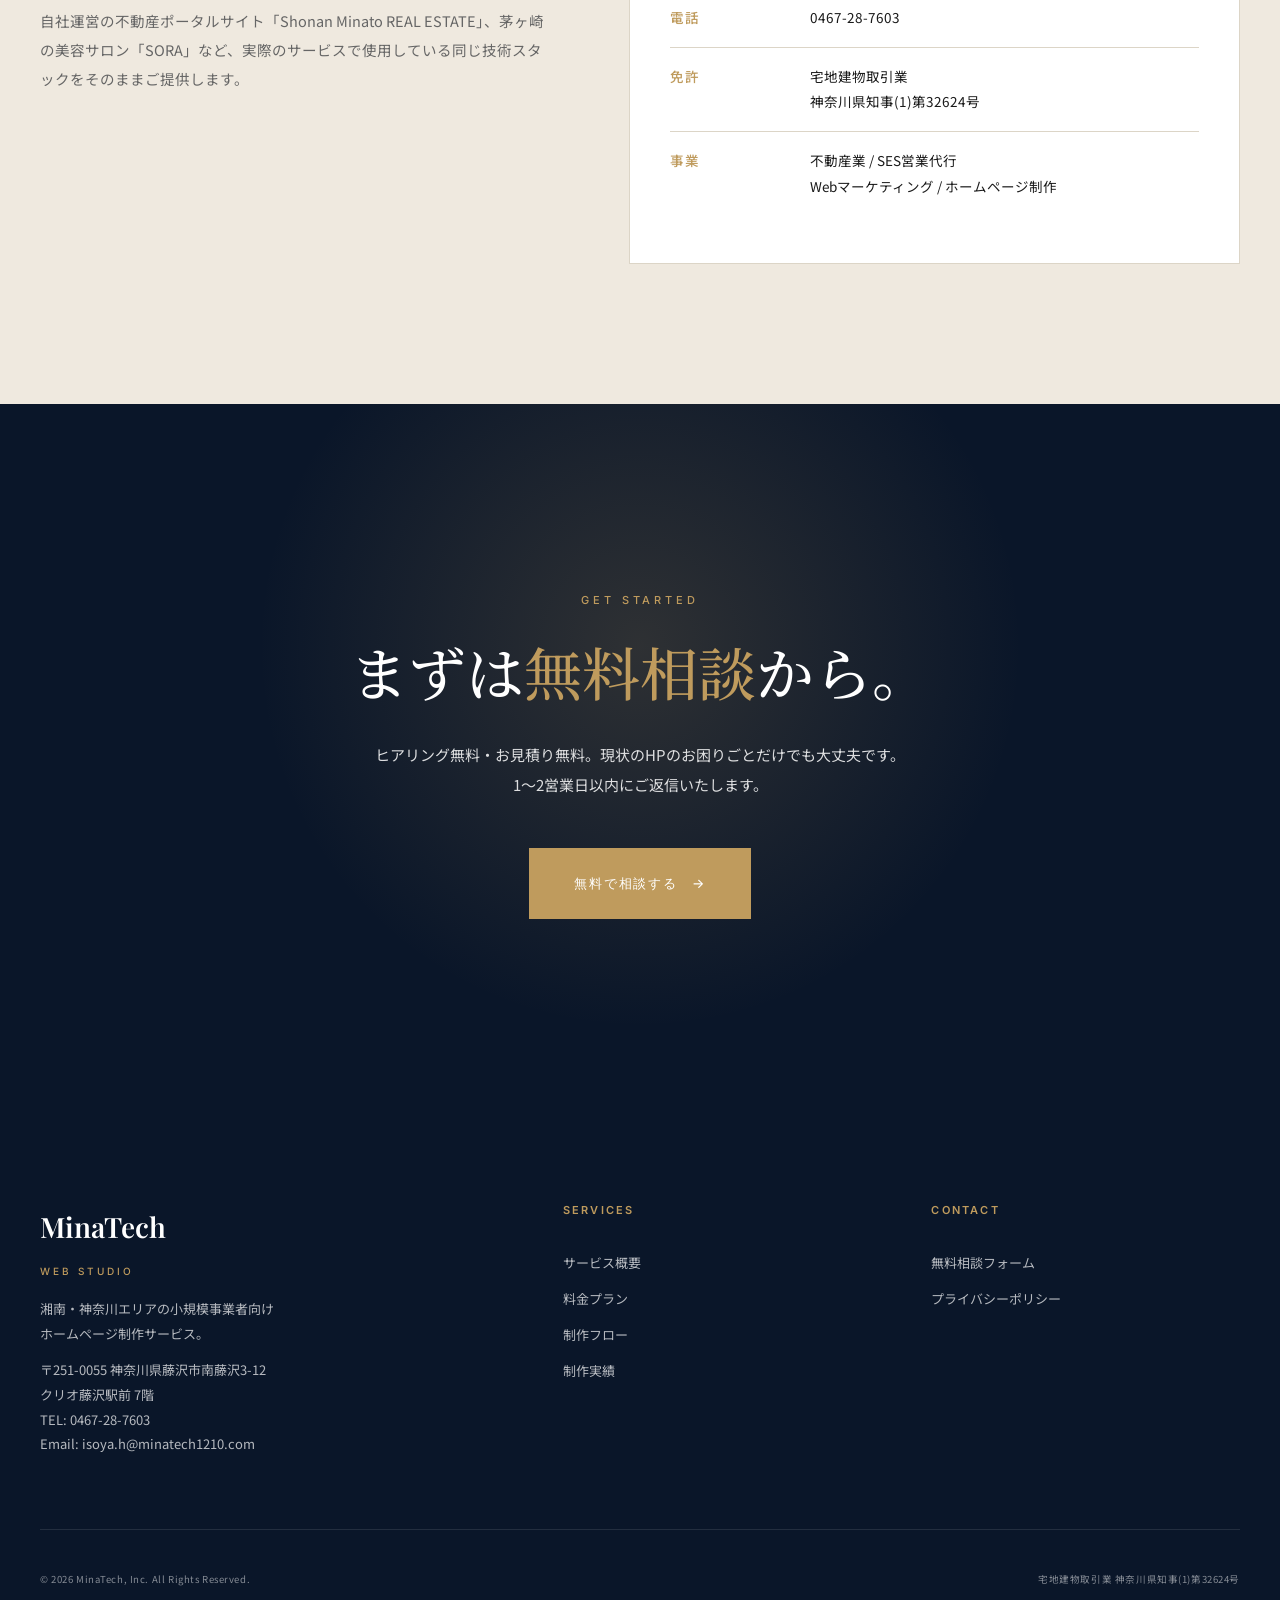
==== commit efeb7df6: "Redesign site with premium design system and accurate company info - Complete visual overhaul: Playf" ====
--- a/index.html
+++ b/index.html
@@ -13,175 +13,332 @@
 <link rel="icon" type="image/svg+xml" href="favicon.svg">
 <link rel="preconnect" href="https://fonts.googleapis.com">
 <link rel="preconnect" href="https://fonts.gstatic.com" crossorigin>
-<link href="https://fonts.googleapis.com/css2?family=Noto+Sans+JP:wght@300;400;500;700&family=Montserrat:wght@400;600;700&display=swap" rel="stylesheet">
+<link href="https://fonts.googleapis.com/css2?family=Playfair+Display:ital,wght@0,400;0,500;0,600;1,400&family=Noto+Serif+JP:wght@400;500;600&family=Inter:wght@400;500;600&family=Noto+Sans+JP:wght@300;400;500;700&display=swap" rel="stylesheet">
 <link rel="stylesheet" href="style.css">
 </head>
 <body>
 
 <header class="site-header">
-  <div class="container header-inner">
-    <a href="index.html" class="logo">MinaTech <span>Web Studio</span></a>
+  <div class="header-inner">
+    <a href="index.html" class="logo">MinaTech<small>Web Studio</small></a>
     <nav class="nav">
-      <a href="#service">サービス</a>
-      <a href="#pricing">料金</a>
-      <a href="portfolio.html">実績</a>
-      <a href="process.html">制作フロー</a>
-      <a href="contact.html" class="btn-nav">無料相談</a>
+      <a href="#service">Service</a>
+      <a href="#works">Works</a>
+      <a href="#pricing">Pricing</a>
+      <a href="process.html">Process</a>
+      <a href="contact.html" class="btn-nav">Contact</a>
     </nav>
-    <button class="nav-toggle" aria-label="メニュー">☰</button>
+    <button class="nav-toggle" aria-label="メニュー">
+      <span></span><span></span><span></span>
+    </button>
   </div>
 </header>
 
+<!-- ========== HERO ========== -->
 <section class="hero">
-  <div class="container">
-    <h1>湘南の小規模事業者のための<br><strong>壊れない・速い・安いホームページ。</strong></h1>
-    <p class="hero-sub">WordPressの「重い・壊れる・高い」を、静的サイト+GitHub Pagesで解決。<br>Claude Code活用で、業者相場の半額以下を実現しました。</p>
-    <div class="hero-cta">
-      <a href="contact.html" class="btn-primary">無料相談する</a>
-      <a href="#pricing" class="btn-secondary">料金を見る</a>
-    </div>
-    <p class="hero-meta">制作 <strong>80,000円〜</strong>／保守 月 <strong>5,000円〜</strong>／納期 最短 <strong>7営業日</strong></p>
-  </div>
-</section>
-
+  <div class="container hero-inner">
+    <div class="hero-mark">MinaTech Web Studio — Since 2026</div>
+    <h1>
+      <span class="line"><span>湘南の事業者のための</span></span>
+      <span class="line"><span>壊れない、速い、</span></span>
+      <span class="line"><span><em class="em">美しい</em>ホームページ。</span></span>
+    </h1>
+    <p class="hero-sub">
+      WordPressの「重い・壊れる・高い」を、静的サイト+GitHub Pagesで解決。<br>
+      Claude Code 活用により、業者相場の半額以下で高品質なサイトを提供します。
+    </p>
+    <div class="hero-cta-row">
+      <a href="contact.html" class="btn btn-primary">無料で相談する</a>
+      <a href="#pricing" class="btn btn-outline">料金を見る</a>
+    </div>
+  </div>
+  <div class="hero-scroll">Scroll</div>
+</section>
+
+<!-- ========== STATS ========== -->
+<section class="stats">
+  <div class="container">
+    <div class="stats-grid">
+      <div class="stat reveal">
+        <div class="stat-num"><span data-count="80000">0</span><small>円〜</small></div>
+        <div class="stat-label">Starting From</div>
+        <div class="stat-desc">ライトプラン制作費</div>
+      </div>
+      <div class="stat reveal reveal-delay-1">
+        <div class="stat-num"><span data-count="7">0</span><small>営業日〜</small></div>
+        <div class="stat-label">Fastest Delivery</div>
+        <div class="stat-desc">最短納期</div>
+      </div>
+      <div class="stat reveal reveal-delay-2">
+        <div class="stat-num"><span data-count="1.0" data-decimals="1">0</span><small>秒以下</small></div>
+        <div class="stat-label">Page Load</div>
+        <div class="stat-desc">ページ読込速度</div>
+      </div>
+      <div class="stat reveal reveal-delay-3">
+        <div class="stat-num"><span data-count="0">0</span><small>円</small></div>
+        <div class="stat-label">Hosting & SSL</div>
+        <div class="stat-desc">ホスティング・SSL費用</div>
+      </div>
+    </div>
+  </div>
+</section>
+
+<!-- ========== SERVICE ========== -->
 <section id="service" class="section">
   <div class="container">
-    <h2>選ばれる3つの理由</h2>
-    <div class="features">
-      <div class="feature">
-        <div class="feature-num">01</div>
+    <div class="section-header">
+      <div class="reveal">
+        <span class="en-label">Our Service</span>
+        <h2 class="section-title">選ばれる<br>3つの<em class="em">理由</em></h2>
+      </div>
+      <p class="section-lead reveal reveal-delay-1">
+        湘南エリアの小規模事業者に寄り添い、WordPressに依存しない新しいホームページ制作のかたちを提供します。静的サイト+クラウド配信で、壊れない・速い・安いを全て同時に実現。
+      </p>
+    </div>
+
+    <div class="services">
+      <div class="service reveal">
+        <div class="service-num">01 / Reliable</div>
         <h3>壊れない</h3>
-        <p>完全静的サイトなので、プラグイン競合もDB障害もありません。GitHub Pagesの高可用性配信で月数回の更新作業から解放されます。</p>
-      </div>
-      <div class="feature">
-        <div class="feature-num">02</div>
+        <p>完全静的サイトなのでプラグイン競合もDB障害もありません。GitHubの高可用配信により、月数回の管理更新作業から解放されます。</p>
+      </div>
+      <div class="service reveal reveal-delay-1">
+        <div class="service-num">02 / Fast</div>
         <h3>速い</h3>
-        <p>ページ読込1秒以内。サーバー処理を挟まないので、モバイル回線でも軽快。Google検索でも速度は重要指標です。</p>
-      </div>
-      <div class="feature">
-        <div class="feature-num">03</div>
+        <p>ページ読込1秒以下。サーバー処理を挟まないのでモバイル回線でも軽快に表示。Googleの検索評価でも速度は重要な指標です。</p>
+      </div>
+      <div class="service reveal reveal-delay-2">
+        <div class="service-num">03 / Affordable</div>
         <h3>安い</h3>
-        <p>ホスティング無料・フォーム無料・SSL無料。月額保守も5,000円から。WordPress業者の1/3〜1/2の運用コストです。</p>
-      </div>
-    </div>
-  </div>
-</section>
-
-<section id="pricing" class="section section-alt">
-  <div class="container">
-    <h2>料金プラン</h2>
-    <p class="section-lead">全プラン 税別。保守契約は任意。初回相談・見積は無料です。</p>
-    <div class="pricing">
-      <div class="plan">
+        <p>ホスティング無料・フォーム無料・SSL無料。月額保守も5,000円から。既存WordPress業者の運用コストを1/3〜1/2に圧縮します。</p>
+      </div>
+    </div>
+  </div>
+</section>
+
+<!-- ========== MARQUEE ========== -->
+<div class="marquee">
+  <div class="marquee-track">
+    <span>Reliable <em>·</em> Fast <em>·</em> Affordable <em>·</em> Beautiful <em>·</em></span>
+    <span>Reliable <em>·</em> Fast <em>·</em> Affordable <em>·</em> Beautiful <em>·</em></span>
+  </div>
+</div>
+
+<!-- ========== WORKS ========== -->
+<section id="works" class="section section-alt">
+  <div class="container">
+    <div class="section-header">
+      <div class="reveal">
+        <span class="en-label">Selected Works</span>
+        <h2 class="section-title">制作<em class="em">実績</em></h2>
+      </div>
+      <p class="section-lead reveal reveal-delay-1">
+        実際にMinaTechが運営しているサービスを、同じ技術スタックで構築。デザイン性・パフォーマンス・運用コスト、すべてを実証済みです。
+      </p>
+    </div>
+
+    <div class="works-stack">
+      <!-- Shonan Minato -->
+      <article class="work reveal">
+        <div class="work-media">
+          <img src="assets/images/shonan-minato-thumb.png" alt="Shonan Minato REAL ESTATE">
+        </div>
+        <div class="work-content">
+          <div class="work-no">Work No. 01</div>
+          <span class="work-tag">Real Estate</span>
+          <h3>Shonan Minato<br>REAL ESTATE</h3>
+          <p class="work-en">— 湘南から、資産と暮らしをデザインする</p>
+          <p>住宅売買・投資物件・高級邸宅・法人テナントの4事業を展開する湘南特化の不動産ポータル。市場データを毎日自動更新、AI採点機能を搭載した「判断できる」不動産サイト。</p>
+          <dl class="work-meta">
+            <dt>Type</dt><dd>コーポレート + 物件DB</dd>
+            <dt>Stack</dt><dd>Static HTML + JSON + Claude Code</dd>
+            <dt>Plan</dt><dd>プレミアム相当</dd>
+          </dl>
+          <a href="https://minatech-inc.github.io/shonan-minato-realestate/" target="_blank" rel="noopener" class="work-link">Visit Live Site</a>
+        </div>
+      </article>
+
+      <!-- SORA -->
+      <article class="work reverse reveal">
+        <div class="work-media work-media-sora">
+          <img src="assets/images/sora-logo.svg" alt="SORA - HAIR & EYELASH">
+        </div>
+        <div class="work-content">
+          <div class="work-no">Work No. 02</div>
+          <span class="work-tag">Salon / Store</span>
+          <h3>SORA<br>— HAIR & EYELASH —</h3>
+          <p class="work-en">— 茅ヶ崎・中海岸の隠れ家サロン</p>
+          <p>湘南・茅ヶ崎中海岸のプライベートサロン。まつ毛・ヘア・ヘッドスパ・着付けを1店舗で提供。予約・同意書・LINE連携までを1サイトに統合しました。</p>
+          <dl class="work-meta">
+            <dt>Type</dt><dd>店舗・サロン</dd>
+            <dt>Stack</dt><dd>Static HTML + LINE + Form</dd>
+            <dt>Plan</dt><dd>スタンダード相当</dd>
+          </dl>
+          <a href="https://minatech-inc.github.io/SORA-Hair-Eyelash/" target="_blank" rel="noopener" class="work-link">Visit Live Site</a>
+        </div>
+      </article>
+    </div>
+
+    <div style="text-align:center; margin-top: 80px;">
+      <a href="portfolio.html" class="btn btn-outline">実績一覧を見る</a>
+    </div>
+  </div>
+</section>
+
+<!-- ========== PRICING ========== -->
+<section id="pricing" class="section">
+  <div class="container">
+    <div class="section-header-center">
+      <span class="en-label">Pricing</span>
+      <h2 class="section-title">料金<em class="em">プラン</em></h2>
+      <p class="section-lead" style="margin: 16px auto 0;">全プラン税別。保守契約は任意。初回相談・お見積は無料です。</p>
+    </div>
+
+    <div class="pricing-grid">
+      <div class="plan reveal">
+        <div class="plan-label">Plan 01</div>
         <div class="plan-name">ライト</div>
-        <div class="plan-price">80,000<span>円〜</span></div>
-        <ul>
-          <li>1〜3ページ（LP中心）</li>
+        <div class="plan-name-en">Light</div>
+        <div class="plan-price">80,000<small>円〜</small></div>
+        <div class="plan-price-note">1〜3ページ / 最短7営業日</div>
+        <ul>
+          <li>LP中心（1〜3ページ）</li>
           <li>問い合わせフォーム</li>
           <li>レスポンシブ対応</li>
           <li>SEO基本設定</li>
-          <li>納期：7営業日</li>
-        </ul>
-        <a href="contact.html?plan=light" class="btn-plan">このプランで相談</a>
-      </div>
-      <div class="plan plan-recommend">
-        <div class="plan-badge">おすすめ</div>
+          <li>独自ドメイン・SSL設定</li>
+        </ul>
+        <a href="contact.html?plan=light" class="btn btn-outline">このプランで相談</a>
+      </div>
+
+      <div class="plan plan-recommend reveal reveal-delay-1">
+        <div class="plan-label" style="color: var(--c-accent);">Recommended</div>
         <div class="plan-name">スタンダード</div>
-        <div class="plan-price">180,000<span>円〜</span></div>
-        <ul>
-          <li>5〜8ページ（店舗・士業向け）</li>
-          <li>フォーム＋サンクスページ</li>
-          <li>LINE/Instagram連携</li>
+        <div class="plan-name-en">Standard</div>
+        <div class="plan-price">180,000<small>円〜</small></div>
+        <div class="plan-price-note">5〜8ページ / 14営業日</div>
+        <ul>
+          <li>店舗・士業向け（5〜8ページ）</li>
+          <li>フォーム + サンクスページ</li>
+          <li>LINE / Instagram連携</li>
           <li>Google Maps / GA設定</li>
-          <li>納期：14営業日</li>
-        </ul>
-        <a href="contact.html?plan=standard" class="btn-plan btn-plan-recommend">このプランで相談</a>
-      </div>
-      <div class="plan">
+          <li>構造化データ・OGP設定</li>
+        </ul>
+        <a href="contact.html?plan=standard" class="btn btn-gold">このプランで相談</a>
+      </div>
+
+      <div class="plan reveal reveal-delay-2">
+        <div class="plan-label">Plan 03</div>
         <div class="plan-name">プレミアム</div>
-        <div class="plan-price">300,000<span>円〜</span></div>
-        <ul>
-          <li>10ページ以上</li>
+        <div class="plan-name-en">Premium</div>
+        <div class="plan-price">300,000<small>円〜</small></div>
+        <div class="plan-price-note">10ページ以上 / 21営業日</div>
+        <ul>
+          <li>10ページ以上の本格サイト</li>
           <li>予約システム連携</li>
           <li>複数フォーム対応</li>
-          <li>ブログ機能・構造化データ</li>
-          <li>納期：21営業日</li>
-        </ul>
-        <a href="contact.html?plan=premium" class="btn-plan">このプランで相談</a>
-      </div>
-    </div>
-
-    <div class="maintenance">
+          <li>ブログ機能・CMS風更新</li>
+          <li>カスタムJSアニメーション</li>
+        </ul>
+        <a href="contact.html?plan=premium" class="btn btn-outline">このプランで相談</a>
+      </div>
+    </div>
+
+    <div class="maintenance-wrap reveal">
       <h3>月額保守プラン</h3>
       <div class="maintenance-grid">
-        <div class="m-plan"><strong>ベーシック</strong><br>月5,000円<br><small>月1回の軽微更新</small></div>
-        <div class="m-plan m-recommend"><strong>スタンダード</strong><br>月10,000円<br><small>月2回の更新+改善提案</small></div>
-        <div class="m-plan"><strong>プレミアム</strong><br>月15,000円<br><small>月4回+予約運用+戦略会議</small></div>
-      </div>
-    </div>
-  </div>
-</section>
-
-<section class="section">
-  <div class="container">
-    <h2>制作実績</h2>
-    <div class="works">
-      <a href="portfolio.html#shonan-minato" class="work-card">
-        <div class="work-thumb"><img src="assets/images/shonan-minato-thumb.png" alt="Shonan Minato REAL ESTATE"></div>
-        <div class="work-info">
-          <div class="work-tag">不動産・士業型</div>
-          <h3>Shonan Minato REAL ESTATE</h3>
-          <p>湘南エリアの不動産仲介サイト。信頼性重視のコーポレートデザイン。</p>
-        </div>
-      </a>
-      <a href="portfolio.html#sora" class="work-card">
-        <div class="work-thumb work-thumb-sora"><img src="assets/images/sora-logo.svg" alt="SORA HAIR & EYELASH"></div>
-        <div class="work-info">
-          <div class="work-tag">店舗・サロン型</div>
-          <h3>SORA - HAIR & EYELASH -</h3>
-          <p>茅ヶ崎のプライベートサロン。予約・同意書・LINE連携を1サイトに。</p>
-        </div>
-      </a>
-    </div>
-    <div class="center"><a href="portfolio.html" class="btn-secondary">実績一覧を見る</a></div>
-  </div>
-</section>
-
-<section id="flow" class="section section-alt">
-  <div class="container">
-    <h2>ご依頼から公開まで</h2>
-    <ol class="flow">
-      <li><strong>お問い合わせ</strong><br>フォーム or LINEから。1営業日以内に返信。</li>
-      <li><strong>ヒアリング</strong><br>シートに回答いただきプラン確定。</li>
-      <li><strong>お見積・ご契約</strong><br>着手金50%で制作スタート。</li>
-      <li><strong>制作・プレビュー</strong><br>初稿+修正2回まで。</li>
-      <li><strong>公開・納品</strong><br>独自ドメイン設定・解析ツール導入まで完了。</li>
-    </ol>
-    <div class="center"><a href="process.html" class="btn-secondary">詳しい制作フローを見る</a></div>
-  </div>
-</section>
-
+        <div class="m-plan">
+          <strong>ベーシック</strong>
+          <div class="m-price">¥5,000</div>
+          <small>月1回の軽微更新<br>最低3ヶ月〜</small>
+        </div>
+        <div class="m-plan m-plan-recommend">
+          <strong>スタンダード</strong>
+          <div class="m-price">¥10,000</div>
+          <small>月2回の更新+改善提案<br>効果測定レポート</small>
+        </div>
+        <div class="m-plan">
+          <strong>プレミアム</strong>
+          <div class="m-price">¥15,000</div>
+          <small>月4回+予約運用+戦略会議<br>月次MTGつき</small>
+        </div>
+      </div>
+    </div>
+  </div>
+</section>
+
+<!-- ========== COMPANY ========== -->
+<section class="section section-alt">
+  <div class="container">
+    <div class="company-info">
+      <div class="company-body reveal">
+        <span class="en-label">Company</span>
+        <h2 style="margin-top: 20px;">湘南・神奈川の<br>小規模事業者に、<br>もっと使いやすいWebを。</h2>
+        <p>
+          MinaTech株式会社は、不動産業・SES営業代行・Webマーケティングを軸に、湘南エリアを中心とした中小事業者向けに低コストかつ高品質なサービスを提供しています。
+        </p>
+        <p>
+          自社運営の不動産ポータルサイト「Shonan Minato REAL ESTATE」、茅ヶ崎の美容サロン「SORA」など、実際のサービスで使用している同じ技術スタックをそのままご提供します。
+        </p>
+      </div>
+      <dl class="company-dl reveal reveal-delay-1">
+        <dt>会社名</dt><dd>MinaTech株式会社</dd>
+        <dt>代表取締役</dt><dd>磯谷 肇</dd>
+        <dt>設立</dt><dd>2023年12月10日</dd>
+        <dt>所在地</dt><dd>〒251-0055<br>神奈川県藤沢市南藤沢3-12<br>クリオ藤沢駅前 7階</dd>
+        <dt>電話</dt><dd><a href="tel:0467-28-7603">0467-28-7603</a></dd>
+        <dt>免許</dt><dd>宅地建物取引業<br>神奈川県知事(1)第32624号</dd>
+        <dt>事業</dt><dd>不動産業 / SES営業代行<br>Webマーケティング / ホームページ制作</dd>
+      </dl>
+    </div>
+  </div>
+</section>
+
+<!-- ========== CTA ========== -->
 <section class="cta">
-  <div class="container">
-    <h2>まずは無料相談から。</h2>
-    <p>ヒアリング無料・見積無料。現状のHPの不満点だけでも大丈夫です。</p>
-    <a href="contact.html" class="btn-primary btn-lg">無料で相談する</a>
-  </div>
-</section>
-
+  <div class="container cta-inner">
+    <span class="en-label">Get Started</span>
+    <h2>まずは<em style="color: var(--c-accent); font-style: normal;">無料相談</em>から。</h2>
+    <p>ヒアリング無料・お見積り無料。現状のHPのお困りごとだけでも大丈夫です。<br>1〜2営業日以内にご返信いたします。</p>
+    <a href="contact.html" class="btn btn-gold btn-lg">無料で相談する</a>
+  </div>
+</section>
+
+<!-- ========== FOOTER ========== -->
 <footer class="site-footer">
-  <div class="container footer-inner">
-    <div>
-      <div class="logo-footer">MinaTech <span>Web Studio</span></div>
-      <p class="footer-address">MinaTech株式会社 / 神奈川県<br>Email: <a href="mailto:isoya.h@minatech1210.com">isoya.h@minatech1210.com</a></p>
-    </div>
-    <nav class="footer-nav">
-      <a href="index.html">TOP</a>
-      <a href="portfolio.html">実績</a>
-      <a href="process.html">制作フロー</a>
-      <a href="contact.html">お問い合わせ</a>
-    </nav>
-    <small class="copyright">© 2026 MinaTech, Inc.</small>
+  <div class="container">
+    <div class="footer-top">
+      <div>
+        <span class="footer-logo">MinaTech<small>Web Studio</small></span>
+        <p>湘南・神奈川エリアの小規模事業者向け<br>ホームページ制作サービス。</p>
+        <address>
+          〒251-0055 神奈川県藤沢市南藤沢3-12<br>
+          クリオ藤沢駅前 7階<br>
+          TEL: <a href="tel:0467-28-7603">0467-28-7603</a><br>
+          Email: <a href="mailto:isoya.h@minatech1210.com">isoya.h@minatech1210.com</a>
+        </address>
+      </div>
+      <div class="footer-col">
+        <h4>Services</h4>
+        <ul>
+          <li><a href="index.html#service">サービス概要</a></li>
+          <li><a href="index.html#pricing">料金プラン</a></li>
+          <li><a href="process.html">制作フロー</a></li>
+          <li><a href="portfolio.html">制作実績</a></li>
+        </ul>
+      </div>
+      <div class="footer-col">
+        <h4>Contact</h4>
+        <ul>
+          <li><a href="contact.html">無料相談フォーム</a></li>
+          <li><a href="privacy.html">プライバシーポリシー</a></li>
+        </ul>
+      </div>
+    </div>
+    <div class="footer-bottom">
+      <small>© 2026 MinaTech, Inc. All Rights Reserved.</small>
+      <small>宅地建物取引業 神奈川県知事(1)第32624号</small>
+    </div>
   </div>
 </footer>
 
--- a/style.css
+++ b/style.css
@@ -1,535 +1,1002 @@
-/* ===== Base ===== */
+/* ============================
+   MinaTech Web Studio
+   Design System
+   ============================ */
+
 :root {
-  --c-primary: #0f4c81;
-  --c-primary-dark: #0a3760;
-  --c-accent: #e8b04b;
-  --c-text: #222;
-  --c-sub: #555;
-  --c-line: #e4e4e4;
-  --c-bg: #ffffff;
-  --c-bg-alt: #f7f9fb;
-  --c-bg-dark: #0f4c81;
-  --radius: 8px;
-  --shadow: 0 4px 20px rgba(0,0,0,.06);
+  --c-bg: #faf8f3;
+  --c-bg-dark: #0a1629;
+  --c-bg-alt: #efe9df;
+  --c-primary: #0a1629;
+  --c-secondary: #2c3e54;
+  --c-accent: #bf9b5d;
+  --c-accent-hover: #a08246;
+  --c-text: #1a1a1a;
+  --c-sub: #666;
+  --c-line: #dcd5c7;
+  --c-white: #ffffff;
+
+  --ease: cubic-bezier(.22, 1, .36, 1);
+  --ease-out: cubic-bezier(.16, 1, .3, 1);
+
+  --font-serif-jp: "Noto Serif JP", "Yu Mincho", serif;
+  --font-sans-jp: "Noto Sans JP", "Hiragino Sans", sans-serif;
+  --font-serif-en: "Playfair Display", "Cormorant Garamond", serif;
+  --font-sans-en: "Inter", "Helvetica Neue", sans-serif;
+
+  --radius: 2px;
+  --container: 1280px;
+  --header-h: 80px;
 }
 
 * { box-sizing: border-box; margin: 0; padding: 0; }
-html { scroll-behavior: smooth; }
+html { scroll-behavior: smooth; scroll-padding-top: var(--header-h); }
 body {
-  font-family: "Noto Sans JP", system-ui, -apple-system, sans-serif;
+  font-family: var(--font-sans-jp);
   color: var(--c-text);
-  line-height: 1.7;
-  font-size: 16px;
+  line-height: 1.9;
+  font-size: 15px;
   background: var(--c-bg);
   -webkit-font-smoothing: antialiased;
+  overflow-x: hidden;
 }
 img { max-width: 100%; height: auto; display: block; }
-a { color: var(--c-primary); text-decoration: none; transition: opacity .2s; }
-a:hover { opacity: .75; }
+a { color: inherit; text-decoration: none; transition: opacity .3s var(--ease); }
 ul, ol { list-style: none; }
 
 .container {
-  max-width: 1100px;
+  max-width: var(--container);
   margin: 0 auto;
-  padding: 0 24px;
-}
-
-.center { text-align: center; }
-
-/* ===== Header ===== */
+  padding: 0 40px;
+}
+@media (max-width: 768px) { .container { padding: 0 24px; } }
+
+/* ============================
+   Typography
+   ============================ */
+.en-label {
+  font-family: var(--font-sans-en);
+  font-size: 11px;
+  font-weight: 500;
+  letter-spacing: .35em;
+  color: var(--c-accent);
+  text-transform: uppercase;
+}
+.section-title {
+  font-family: var(--font-serif-jp);
+  font-size: clamp(28px, 4.4vw, 52px);
+  font-weight: 500;
+  color: var(--c-primary);
+  line-height: 1.35;
+  margin-bottom: 24px;
+  letter-spacing: .02em;
+}
+.section-title .em { color: var(--c-accent); font-style: normal; }
+.section-lead {
+  font-size: 15px;
+  color: var(--c-sub);
+  line-height: 2;
+  max-width: 680px;
+}
+
+/* ============================
+   Scroll Reveal
+   ============================ */
+.reveal {
+  opacity: 0;
+  transform: translateY(40px);
+  transition: opacity 1.1s var(--ease-out), transform 1.1s var(--ease-out);
+}
+.reveal.in { opacity: 1; transform: translateY(0); }
+.reveal-delay-1 { transition-delay: .1s; }
+.reveal-delay-2 { transition-delay: .2s; }
+.reveal-delay-3 { transition-delay: .3s; }
+.reveal-delay-4 { transition-delay: .4s; }
+
+.reveal-split {
+  overflow: hidden;
+  display: inline-block;
+}
+.reveal-split > span {
+  display: inline-block;
+  transform: translateY(110%);
+  transition: transform 1.2s var(--ease-out);
+}
+.reveal-split.in > span { transform: translateY(0); }
+
+/* ============================
+   Header
+   ============================ */
 .site-header {
-  position: sticky;
-  top: 0;
-  background: rgba(255,255,255,.96);
-  backdrop-filter: blur(8px);
-  border-bottom: 1px solid var(--c-line);
-  z-index: 100;
+  position: fixed;
+  top: 0; left: 0; right: 0;
+  height: var(--header-h);
+  z-index: 1000;
+  transition: all .4s var(--ease);
+  mix-blend-mode: normal;
+}
+.site-header.scrolled {
+  background: rgba(250, 248, 243, .92);
+  backdrop-filter: blur(14px);
+  -webkit-backdrop-filter: blur(14px);
+  box-shadow: 0 1px 20px rgba(10, 22, 41, .05);
 }
 .header-inner {
+  height: 100%;
   display: flex;
   align-items: center;
   justify-content: space-between;
-  height: 72px;
+  max-width: var(--container);
+  margin: 0 auto;
+  padding: 0 40px;
 }
 .logo {
-  font-family: "Montserrat", sans-serif;
-  font-weight: 700;
-  font-size: 20px;
+  font-family: var(--font-serif-en);
+  font-size: 22px;
+  font-weight: 600;
   color: var(--c-primary);
   letter-spacing: .02em;
-}
-.logo span { color: var(--c-accent); font-weight: 600; }
-
-.nav { display: flex; align-items: center; gap: 28px; }
-.nav a { color: var(--c-text); font-weight: 500; font-size: 15px; }
-.nav a.active { color: var(--c-primary); }
-.nav .btn-nav {
+  line-height: 1;
+}
+.logo small {
+  display: block;
+  font-family: var(--font-sans-en);
+  font-size: 9px;
+  font-weight: 500;
+  letter-spacing: .3em;
+  color: var(--c-accent);
+  margin-top: 4px;
+  text-transform: uppercase;
+}
+
+.nav {
+  display: flex;
+  align-items: center;
+  gap: 36px;
+}
+.nav a {
+  font-family: var(--font-sans-en);
+  font-size: 13px;
+  font-weight: 500;
+  letter-spacing: .08em;
+  color: var(--c-primary);
+  position: relative;
+  text-transform: uppercase;
+}
+.nav a::after {
+  content: "";
+  position: absolute;
+  bottom: -4px;
+  left: 0;
+  width: 100%;
+  height: 1px;
+  background: var(--c-accent);
+  transform: scaleX(0);
+  transform-origin: right;
+  transition: transform .4s var(--ease);
+}
+.nav a:hover::after, .nav a.active::after {
+  transform: scaleX(1);
+  transform-origin: left;
+}
+.btn-nav {
   background: var(--c-primary);
-  color: #fff;
-  padding: 10px 20px;
-  border-radius: var(--radius);
-  font-weight: 600;
-}
-.nav .btn-nav:hover { background: var(--c-primary-dark); opacity: 1; }
+  color: var(--c-white) !important;
+  padding: 12px 24px;
+  font-size: 12px !important;
+  letter-spacing: .1em;
+}
+.btn-nav::after { display: none; }
+.btn-nav:hover { background: var(--c-accent); opacity: 1; }
 
 .nav-toggle {
   display: none;
   background: none;
   border: none;
-  font-size: 28px;
+  width: 28px;
+  height: 20px;
+  position: relative;
   cursor: pointer;
 }
-
-/* ===== Hero ===== */
+.nav-toggle span {
+  position: absolute;
+  left: 0;
+  width: 100%;
+  height: 1.5px;
+  background: var(--c-primary);
+  transition: all .3s var(--ease);
+}
+.nav-toggle span:nth-child(1) { top: 2px; }
+.nav-toggle span:nth-child(2) { top: 9px; }
+.nav-toggle span:nth-child(3) { top: 16px; }
+.nav-toggle.open span:nth-child(1) { top: 9px; transform: rotate(45deg); }
+.nav-toggle.open span:nth-child(2) { opacity: 0; }
+.nav-toggle.open span:nth-child(3) { top: 9px; transform: rotate(-45deg); }
+
+/* ============================
+   Hero
+   ============================ */
 .hero {
-  background: linear-gradient(135deg, #0f4c81 0%, #1a6ba8 100%);
-  color: #fff;
-  padding: 100px 0 90px;
-  text-align: center;
+  position: relative;
+  min-height: 100vh;
+  display: flex;
+  align-items: center;
+  padding: calc(var(--header-h) + 40px) 0 80px;
+  overflow: hidden;
+  background: var(--c-bg);
+}
+.hero::before {
+  content: "";
+  position: absolute;
+  top: -20%;
+  right: -10%;
+  width: 70vw;
+  height: 70vw;
+  max-width: 800px;
+  max-height: 800px;
+  background: radial-gradient(circle, rgba(191,155,93,.15) 0%, transparent 70%);
+  border-radius: 50%;
+  animation: float 14s ease-in-out infinite;
+}
+@keyframes float {
+  0%, 100% { transform: translate(0, 0) scale(1); }
+  50% { transform: translate(-40px, 40px) scale(1.05); }
+}
+.hero-inner {
+  position: relative;
+  z-index: 2;
+  width: 100%;
+}
+.hero-mark {
+  display: inline-block;
+  font-family: var(--font-sans-en);
+  font-size: 11px;
+  letter-spacing: .35em;
+  color: var(--c-accent);
+  text-transform: uppercase;
+  margin-bottom: 32px;
+  padding-left: 40px;
+  position: relative;
+}
+.hero-mark::before {
+  content: "";
+  position: absolute;
+  left: 0; top: 50%;
+  width: 28px;
+  height: 1px;
+  background: var(--c-accent);
 }
 .hero h1 {
-  font-size: clamp(26px, 4.6vw, 44px);
-  font-weight: 700;
-  line-height: 1.5;
-  margin-bottom: 24px;
-}
-.hero h1 strong { color: var(--c-accent); }
+  font-family: var(--font-serif-jp);
+  font-size: clamp(38px, 7vw, 88px);
+  font-weight: 500;
+  line-height: 1.22;
+  color: var(--c-primary);
+  margin-bottom: 32px;
+  letter-spacing: .02em;
+}
+.hero h1 .line { display: block; overflow: hidden; }
+.hero h1 .line > span {
+  display: block;
+  transform: translateY(110%);
+  transition: transform 1.3s var(--ease-out);
+}
+.hero.loaded h1 .line > span { transform: translateY(0); }
+.hero h1 .line:nth-child(2) > span { transition-delay: .15s; }
+.hero h1 .line:nth-child(3) > span { transition-delay: .3s; }
+.hero h1 .em { color: var(--c-accent); }
+
 .hero-sub {
-  font-size: clamp(14px, 2vw, 17px);
-  opacity: .92;
-  max-width: 720px;
-  margin: 0 auto 36px;
-}
-.hero-cta {
+  font-size: clamp(14px, 1.4vw, 17px);
+  color: var(--c-secondary);
+  max-width: 580px;
+  margin-bottom: 48px;
+  line-height: 2;
+  opacity: 0;
+  transform: translateY(20px);
+  transition: all 1s var(--ease-out) .6s;
+}
+.hero.loaded .hero-sub { opacity: 1; transform: translateY(0); }
+
+.hero-cta-row {
   display: flex;
-  gap: 16px;
-  justify-content: center;
-  margin-bottom: 32px;
+  gap: 20px;
   flex-wrap: wrap;
-}
-.hero-meta {
-  font-size: 14px;
-  opacity: .85;
-}
-.hero-meta strong { color: var(--c-accent); font-size: 16px; }
-
-/* ===== Buttons ===== */
-.btn-primary, .btn-secondary, .btn-plan {
-  display: inline-block;
-  padding: 14px 32px;
-  border-radius: var(--radius);
-  font-weight: 600;
-  font-size: 15px;
-  text-align: center;
-  transition: all .2s;
-  cursor: pointer;
-  border: none;
-}
-.btn-primary {
-  background: var(--c-accent);
-  color: #fff;
-}
-.btn-primary:hover {
-  background: #d39a2f;
-  opacity: 1;
-  transform: translateY(-2px);
-}
-.btn-secondary {
-  background: transparent;
-  border: 2px solid currentColor;
-  color: inherit;
-}
-.btn-secondary:hover {
-  opacity: .8;
-  transform: translateY(-2px);
-}
-.btn-lg {
-  padding: 18px 48px;
-  font-size: 17px;
-}
-
-/* ===== Sections ===== */
-.section {
-  padding: 80px 0;
-}
-.section-alt {
-  background: var(--c-bg-alt);
-}
-.section h2 {
-  text-align: center;
-  font-size: clamp(24px, 3.6vw, 34px);
-  font-weight: 700;
-  margin-bottom: 16px;
-  color: var(--c-primary);
-}
-.section-lead {
-  text-align: center;
-  color: var(--c-sub);
-  margin-bottom: 48px;
-  font-size: 15px;
-}
-
-/* ===== Features ===== */
-.features {
-  display: grid;
-  grid-template-columns: repeat(auto-fit, minmax(260px, 1fr));
-  gap: 32px;
-  margin-top: 48px;
-}
-.feature {
-  background: #fff;
-  padding: 40px 32px;
-  border-radius: var(--radius);
-  box-shadow: var(--shadow);
-  transition: transform .2s;
-}
-.feature:hover { transform: translateY(-4px); }
-.feature-num {
-  font-family: "Montserrat", sans-serif;
-  color: var(--c-accent);
-  font-size: 14px;
-  font-weight: 700;
-  margin-bottom: 12px;
-  letter-spacing: .1em;
-}
-.feature h3 {
-  font-size: 22px;
-  margin-bottom: 12px;
-  color: var(--c-primary);
-}
-.feature p {
-  color: var(--c-sub);
-  font-size: 14.5px;
-}
-
-/* ===== Pricing ===== */
-.pricing {
-  display: grid;
-  grid-template-columns: repeat(auto-fit, minmax(280px, 1fr));
-  gap: 24px;
-  margin-bottom: 64px;
-}
-.plan {
-  background: #fff;
-  border: 2px solid var(--c-line);
-  border-radius: var(--radius);
-  padding: 36px 28px;
-  position: relative;
-  transition: all .2s;
-}
-.plan-recommend {
-  border-color: var(--c-accent);
-  box-shadow: 0 12px 32px rgba(232,176,75,.2);
-  transform: scale(1.02);
-}
-.plan-badge {
+  opacity: 0;
+  transform: translateY(20px);
+  transition: all 1s var(--ease-out) .75s;
+}
+.hero.loaded .hero-cta-row { opacity: 1; transform: translateY(0); }
+
+.hero-scroll {
   position: absolute;
-  top: -14px;
+  bottom: 30px;
   left: 50%;
   transform: translateX(-50%);
+  font-family: var(--font-sans-en);
+  font-size: 10px;
+  letter-spacing: .4em;
+  color: var(--c-secondary);
+  text-transform: uppercase;
+  z-index: 5;
+  opacity: 0;
+  transition: opacity 1s .9s;
+}
+.hero.loaded .hero-scroll { opacity: 1; }
+.hero-scroll::after {
+  content: "";
+  display: block;
+  width: 1px;
+  height: 50px;
   background: var(--c-accent);
-  color: #fff;
-  padding: 6px 18px;
-  border-radius: 20px;
+  margin: 12px auto 0;
+  animation: scrollLine 2s ease-in-out infinite;
+  transform-origin: top;
+}
+@keyframes scrollLine {
+  0% { transform: scaleY(0); }
+  50% { transform: scaleY(1); }
+  100% { transform: scaleY(0); transform-origin: bottom; }
+}
+
+/* ============================
+   Buttons
+   ============================ */
+.btn {
+  display: inline-flex;
+  align-items: center;
+  gap: 14px;
+  padding: 18px 36px;
+  font-family: var(--font-sans-en);
   font-size: 12px;
-  font-weight: 700;
-}
-.plan-name {
-  font-size: 20px;
-  font-weight: 700;
-  color: var(--c-primary);
-  margin-bottom: 8px;
-}
-.plan-price {
-  font-family: "Montserrat", sans-serif;
-  font-size: 36px;
-  font-weight: 700;
-  color: var(--c-text);
+  font-weight: 500;
+  letter-spacing: .15em;
+  text-transform: uppercase;
+  border-radius: 0;
+  border: 1px solid transparent;
+  cursor: pointer;
+  transition: all .4s var(--ease);
+  position: relative;
+  overflow: hidden;
+}
+.btn::after {
+  content: "→";
+  transition: transform .4s var(--ease);
+}
+.btn:hover::after { transform: translateX(6px); }
+
+.btn-primary {
+  background: var(--c-primary);
+  color: var(--c-white);
+}
+.btn-primary:hover { background: var(--c-accent); opacity: 1; }
+
+.btn-outline {
+  background: transparent;
+  color: var(--c-primary);
+  border-color: var(--c-primary);
+}
+.btn-outline:hover {
+  background: var(--c-primary);
+  color: var(--c-white);
+  opacity: 1;
+}
+
+.btn-gold {
+  background: var(--c-accent);
+  color: var(--c-white);
+}
+.btn-gold:hover { background: var(--c-accent-hover); opacity: 1; }
+
+.btn-lg { padding: 22px 44px; font-size: 13px; }
+
+/* ============================
+   Sections
+   ============================ */
+.section {
+  padding: 140px 0;
+  position: relative;
+}
+.section-dark { background: var(--c-bg-dark); color: var(--c-white); }
+.section-dark .section-title { color: var(--c-white); }
+.section-dark .en-label { color: var(--c-accent); }
+.section-alt { background: var(--c-bg-alt); }
+
+.section-header {
+  margin-bottom: 80px;
+  display: grid;
+  grid-template-columns: 1fr 1.3fr;
+  gap: 80px;
+  align-items: end;
+}
+.section-header .en-label { margin-bottom: 20px; display: block; }
+.section-header-center {
+  text-align: center;
+  display: block;
+  margin-bottom: 80px;
+}
+.section-header-center .en-label { margin-bottom: 12px; }
+.section-header-center .section-title { text-align: center; }
+
+/* ============================
+   Stats
+   ============================ */
+.stats {
+  padding: 100px 0;
+  background: var(--c-primary);
+  color: var(--c-white);
+  position: relative;
+  overflow: hidden;
+}
+.stats::before {
+  content: "";
+  position: absolute;
+  bottom: -50%; left: -10%;
+  width: 500px; height: 500px;
+  background: radial-gradient(circle, rgba(191,155,93,.18) 0%, transparent 70%);
+  border-radius: 50%;
+}
+.stats-grid {
+  display: grid;
+  grid-template-columns: repeat(4, 1fr);
+  gap: 40px;
+  position: relative;
+  z-index: 2;
+}
+.stat { text-align: center; }
+.stat-num {
+  font-family: var(--font-serif-en);
+  font-size: clamp(40px, 5vw, 64px);
+  font-weight: 500;
+  color: var(--c-accent);
+  line-height: 1;
+  margin-bottom: 12px;
+  letter-spacing: .02em;
+}
+.stat-num small {
+  font-size: .5em;
+  color: var(--c-white);
+  margin-left: 4px;
+}
+.stat-label {
+  font-family: var(--font-sans-en);
+  font-size: 11px;
+  letter-spacing: .2em;
+  text-transform: uppercase;
+  color: rgba(255,255,255,.7);
+}
+.stat-desc {
+  font-size: 13px;
+  color: rgba(255,255,255,.85);
+  margin-top: 8px;
+}
+
+/* ============================
+   Services
+   ============================ */
+.services {
+  display: grid;
+  grid-template-columns: repeat(3, 1fr);
+  gap: 60px;
+}
+.service {
+  position: relative;
+  padding: 48px 0;
+  border-top: 1px solid var(--c-line);
+  transition: all .5s var(--ease);
+}
+.service-num {
+  font-family: var(--font-serif-en);
+  font-size: 14px;
+  color: var(--c-accent);
+  letter-spacing: .2em;
   margin-bottom: 24px;
 }
-.plan-price span {
+.service h3 {
+  font-family: var(--font-serif-jp);
+  font-size: 24px;
+  font-weight: 500;
+  color: var(--c-primary);
+  margin-bottom: 20px;
+}
+.service p {
   font-size: 14px;
   color: var(--c-sub);
-  margin-left: 4px;
-}
-.plan ul {
-  margin-bottom: 28px;
-}
-.plan ul li {
-  padding: 10px 0;
-  border-bottom: 1px solid var(--c-line);
-  font-size: 14.5px;
-}
-.plan ul li:last-child { border-bottom: none; }
-.btn-plan {
-  background: var(--c-primary);
-  color: #fff;
+  line-height: 2;
+}
+.service:hover { border-top-color: var(--c-accent); }
+.service:hover .service-num { color: var(--c-primary); }
+
+/* ============================
+   Works / Portfolio
+   ============================ */
+.works-stack {
+  display: flex;
+  flex-direction: column;
+  gap: 120px;
+}
+.work {
+  display: grid;
+  grid-template-columns: 1.1fr 1fr;
+  gap: 80px;
+  align-items: center;
+}
+.work.reverse { direction: rtl; }
+.work.reverse > * { direction: ltr; }
+
+.work-media {
+  position: relative;
+  aspect-ratio: 4/3;
+  overflow: hidden;
+  background: var(--c-bg-alt);
+}
+.work-media img {
   width: 100%;
-}
-.btn-plan:hover { background: var(--c-primary-dark); opacity: 1; }
-.btn-plan-recommend { background: var(--c-accent); }
-.btn-plan-recommend:hover { background: #d39a2f; }
-
-.maintenance {
-  background: #fff;
-  padding: 36px;
-  border-radius: var(--radius);
-  text-align: center;
-  box-shadow: var(--shadow);
-}
-.maintenance h3 {
-  color: var(--c-primary);
-  margin-bottom: 24px;
-  font-size: 20px;
-}
-.maintenance-grid {
-  display: grid;
-  grid-template-columns: repeat(auto-fit, minmax(180px, 1fr));
-  gap: 16px;
-}
-.m-plan {
-  padding: 20px;
-  border: 1px solid var(--c-line);
-  border-radius: var(--radius);
-  font-size: 15px;
-  line-height: 1.8;
-}
-.m-plan strong { color: var(--c-primary); font-size: 16px; }
-.m-plan small { color: var(--c-sub); font-size: 12.5px; }
-.m-recommend { border-color: var(--c-accent); background: #fff8e7; }
-
-/* ===== Works ===== */
-.works {
-  display: grid;
-  grid-template-columns: repeat(auto-fit, minmax(300px, 1fr));
-  gap: 32px;
-  margin-bottom: 48px;
-}
-.work-card {
-  background: #fff;
-  border-radius: var(--radius);
-  overflow: hidden;
-  box-shadow: var(--shadow);
-  color: var(--c-text);
-  transition: transform .2s;
-}
-.work-card:hover { transform: translateY(-4px); opacity: 1; }
-.work-thumb {
-  aspect-ratio: 16 / 10;
-  background: var(--c-bg-alt);
+  height: 100%;
+  object-fit: cover;
+  transition: transform 1.2s var(--ease);
+}
+.work-media:hover img { transform: scale(1.05); }
+.work-media-sora {
   display: flex;
   align-items: center;
   justify-content: center;
-  overflow: hidden;
-}
-.work-thumb img {
+  background: linear-gradient(135deg, #f5ece0 0%, #e8d9c1 100%);
+  padding: 60px;
+}
+.work-media-sora img {
+  width: auto; max-width: 320px;
+  height: auto; object-fit: contain;
+}
+
+.work-content .work-no {
+  font-family: var(--font-serif-en);
+  font-size: 14px;
+  color: var(--c-accent);
+  letter-spacing: .2em;
+  margin-bottom: 20px;
+}
+.work-content .work-tag {
+  display: inline-block;
+  font-family: var(--font-sans-en);
+  font-size: 10px;
+  letter-spacing: .25em;
+  text-transform: uppercase;
+  padding: 6px 14px;
+  border: 1px solid var(--c-accent);
+  color: var(--c-accent);
+  margin-bottom: 24px;
+}
+.work-content h3 {
+  font-family: var(--font-serif-jp);
+  font-size: clamp(24px, 2.4vw, 34px);
+  font-weight: 500;
+  color: var(--c-primary);
+  margin-bottom: 12px;
+  line-height: 1.4;
+}
+.work-content .work-en {
+  font-family: var(--font-serif-en);
+  font-size: 15px;
+  color: var(--c-secondary);
+  margin-bottom: 28px;
+  letter-spacing: .04em;
+  font-style: italic;
+}
+.work-content p {
+  font-size: 14px;
+  color: var(--c-sub);
+  line-height: 2;
+  margin-bottom: 32px;
+}
+.work-meta {
+  display: grid;
+  grid-template-columns: 100px 1fr;
+  gap: 6px 20px;
+  margin-bottom: 32px;
+  font-size: 13px;
+}
+.work-meta dt { color: var(--c-accent); font-weight: 500; letter-spacing: .04em; }
+.work-meta dd { color: var(--c-text); }
+.work-link {
+  display: inline-flex;
+  align-items: center;
+  gap: 12px;
+  font-family: var(--font-sans-en);
+  font-size: 12px;
+  letter-spacing: .15em;
+  text-transform: uppercase;
+  color: var(--c-primary);
+  padding-bottom: 6px;
+  border-bottom: 1px solid var(--c-primary);
+  transition: all .3s var(--ease);
+}
+.work-link::after { content: "↗"; transition: transform .3s var(--ease); }
+.work-link:hover {
+  color: var(--c-accent);
+  border-bottom-color: var(--c-accent);
+  opacity: 1;
+}
+.work-link:hover::after { transform: translate(4px, -4px); }
+
+/* ============================
+   Pricing
+   ============================ */
+.pricing-grid {
+  display: grid;
+  grid-template-columns: repeat(3, 1fr);
+  gap: 30px;
+  margin-bottom: 80px;
+}
+.plan {
+  background: var(--c-white);
+  padding: 56px 44px;
+  position: relative;
+  transition: all .5s var(--ease);
+  border: 1px solid var(--c-line);
+}
+.plan:hover {
+  transform: translateY(-8px);
+  box-shadow: 0 24px 60px rgba(10,22,41,.12);
+  border-color: var(--c-primary);
+}
+.plan-recommend {
+  background: var(--c-primary);
+  color: var(--c-white);
+  border-color: var(--c-primary);
+}
+.plan-recommend:hover { background: #0f2038; }
+.plan-label {
+  font-family: var(--font-sans-en);
+  font-size: 10px;
+  letter-spacing: .3em;
+  color: var(--c-accent);
+  text-transform: uppercase;
+  margin-bottom: 16px;
+}
+.plan-name {
+  font-family: var(--font-serif-jp);
+  font-size: 26px;
+  font-weight: 500;
+  margin-bottom: 8px;
+}
+.plan-name-en {
+  font-family: var(--font-serif-en);
+  font-style: italic;
+  font-size: 14px;
+  color: var(--c-accent);
+  margin-bottom: 32px;
+}
+.plan-price {
+  font-family: var(--font-serif-en);
+  font-size: 52px;
+  font-weight: 500;
+  line-height: 1;
+  margin-bottom: 8px;
+}
+.plan-price small {
+  font-family: var(--font-sans-jp);
+  font-size: 14px;
+  color: inherit;
+  opacity: .7;
+  margin-left: 6px;
+}
+.plan-price-note {
+  font-size: 11px;
+  opacity: .6;
+  margin-bottom: 36px;
+  letter-spacing: .05em;
+}
+.plan ul { margin-bottom: 40px; }
+.plan ul li {
+  padding: 14px 0 14px 22px;
+  position: relative;
+  font-size: 14px;
+  border-bottom: 1px solid var(--c-line);
+}
+.plan-recommend ul li { border-bottom-color: rgba(255,255,255,.1); }
+.plan ul li::before {
+  content: "";
+  position: absolute;
+  left: 0; top: 22px;
+  width: 10px; height: 1px;
+  background: var(--c-accent);
+}
+.plan .btn {
   width: 100%;
-  height: 100%;
-  object-fit: cover;
-}
-.work-thumb-sora { background: #f5ece0; padding: 40px; }
-.work-thumb-sora img { max-width: 240px; width: 100%; height: auto; }
-.work-info { padding: 24px; }
-.work-tag {
-  display: inline-block;
-  background: var(--c-primary);
-  color: #fff;
-  font-size: 11px;
-  padding: 4px 10px;
-  border-radius: 12px;
-  margin-bottom: 12px;
-}
-.work-info h3 {
+  justify-content: center;
+}
+
+/* Maintenance */
+.maintenance-wrap {
+  padding: 64px;
+  background: var(--c-white);
+  border: 1px solid var(--c-line);
+}
+.maintenance-wrap h3 {
+  font-family: var(--font-serif-jp);
+  font-size: 22px;
+  color: var(--c-primary);
+  margin-bottom: 32px;
+  text-align: center;
+  font-weight: 500;
+}
+.maintenance-grid {
+  display: grid;
+  grid-template-columns: repeat(3, 1fr);
+  gap: 2px;
+  background: var(--c-line);
+}
+.m-plan {
+  padding: 32px;
+  background: var(--c-white);
+  text-align: center;
+}
+.m-plan-recommend { background: #fef8e7; }
+.m-plan strong {
+  font-family: var(--font-serif-jp);
+  color: var(--c-primary);
   font-size: 18px;
+  display: block;
   margin-bottom: 8px;
-  color: var(--c-primary);
-}
-.work-info p { color: var(--c-sub); font-size: 14px; }
-
-/* ===== Flow (簡易) ===== */
-.flow {
-  max-width: 720px;
-  margin: 40px auto;
-  counter-reset: step;
-}
-.flow li {
-  position: relative;
-  padding: 20px 0 20px 72px;
-  border-bottom: 1px dashed var(--c-line);
-  counter-increment: step;
-}
-.flow li:before {
-  content: counter(step, decimal-leading-zero);
+  font-weight: 500;
+}
+.m-plan .m-price {
+  font-family: var(--font-serif-en);
+  font-size: 28px;
+  color: var(--c-accent);
+  margin-bottom: 8px;
+}
+.m-plan small {
+  display: block;
+  color: var(--c-sub);
+  font-size: 12.5px;
+  line-height: 1.8;
+}
+
+/* ============================
+   Process Timeline
+   ============================ */
+.timeline {
+  max-width: 860px;
+  margin: 0 auto;
+  position: relative;
+}
+.timeline::before {
+  content: "";
   position: absolute;
-  left: 0;
-  top: 20px;
-  font-family: "Montserrat", sans-serif;
-  font-weight: 700;
-  color: var(--c-accent);
-  font-size: 24px;
-}
-.flow li strong { color: var(--c-primary); font-size: 16px; }
-
-/* ===== CTA ===== */
-.cta {
-  background: var(--c-primary);
-  color: #fff;
-  text-align: center;
-  padding: 80px 0;
-}
-.cta h2 {
-  font-size: clamp(22px, 3vw, 30px);
-  margin-bottom: 16px;
-}
-.cta p {
-  margin-bottom: 32px;
-  opacity: .9;
-}
-
-/* ===== Page head (sub pages) ===== */
-.page-head {
-  background: var(--c-bg-alt);
-  padding: 60px 0;
-  text-align: center;
-  border-bottom: 1px solid var(--c-line);
-}
-.page-head h1 {
-  color: var(--c-primary);
-  font-size: clamp(24px, 4vw, 34px);
-  margin-bottom: 12px;
-}
-.page-head p { color: var(--c-sub); }
-
-/* ===== Case pages ===== */
-.case {
-  padding: 80px 0;
-}
-.case-alt { background: var(--c-bg-alt); }
-.case-inner {
-  display: grid;
-  grid-template-columns: 1fr 1fr;
-  gap: 48px;
-  align-items: start;
-}
-.case-reverse { direction: rtl; }
-.case-reverse > * { direction: ltr; }
-.case-image img {
-  border-radius: var(--radius);
-  box-shadow: var(--shadow);
-}
-.case-image-sora {
-  background: #f5ece0;
-  padding: 60px;
-  border-radius: var(--radius);
-  box-shadow: var(--shadow);
-}
-.case-image-sora img { max-width: 320px; margin: 0 auto; }
-.case-tag {
-  display: inline-block;
-  background: var(--c-primary);
-  color: #fff;
-  font-size: 12px;
-  padding: 5px 12px;
-  border-radius: 12px;
-  margin-bottom: 12px;
-}
-.case-body h2 {
-  font-size: 26px;
-  color: var(--c-primary);
-  margin-bottom: 12px;
-  text-align: left;
-}
-.case-lead { color: var(--c-sub); margin-bottom: 24px; }
-.case-meta {
-  display: grid;
-  grid-template-columns: 90px 1fr;
-  gap: 10px 16px;
-  margin-bottom: 24px;
-  font-size: 14.5px;
-}
-.case-meta dt { color: var(--c-primary); font-weight: 600; }
-.case-points li {
-  padding: 10px 0 10px 24px;
-  position: relative;
-  border-bottom: 1px dashed var(--c-line);
-  font-size: 14.5px;
-}
-.case-points li:before {
-  content: "✓";
-  position: absolute;
-  left: 0;
-  color: var(--c-accent);
-  font-weight: 700;
-}
-
-/* ===== Steps page ===== */
-.steps-container {
-  max-width: 820px;
-  margin: 0 auto 48px;
-}
-.step {
+  left: 40px;
+  top: 0;
+  bottom: 0;
+  width: 1px;
+  background: var(--c-line);
+}
+.timeline-item {
   display: grid;
   grid-template-columns: 80px 1fr;
-  gap: 20px;
-  padding: 24px 0;
+  gap: 40px;
+  padding: 28px 0 28px 0;
+  position: relative;
+}
+.timeline-item::after {
+  content: "";
+  position: absolute;
+  left: 36px;
+  top: 40px;
+  width: 9px; height: 9px;
+  border-radius: 50%;
+  background: var(--c-bg);
+  border: 2px solid var(--c-accent);
+  z-index: 2;
+}
+.tl-num {
+  font-family: var(--font-serif-en);
+  font-size: 22px;
+  color: var(--c-accent);
+  letter-spacing: .1em;
+  line-height: 1;
+  padding-top: 6px;
+}
+.tl-body h3 {
+  font-family: var(--font-serif-jp);
+  font-size: 19px;
+  color: var(--c-primary);
+  margin-bottom: 10px;
+  font-weight: 500;
+}
+.tl-body h3 small {
+  font-family: var(--font-sans-en);
+  font-size: 11px;
+  color: var(--c-accent);
+  margin-left: 14px;
+  letter-spacing: .1em;
+}
+.tl-body p { font-size: 14px; color: var(--c-sub); line-height: 2; }
+
+/* ============================
+   Marquee / Running Text
+   ============================ */
+.marquee {
+  padding: 60px 0;
+  overflow: hidden;
+  border-top: 1px solid var(--c-line);
   border-bottom: 1px solid var(--c-line);
 }
-.step-num {
-  font-family: "Montserrat", sans-serif;
-  font-size: 32px;
-  font-weight: 700;
-  color: var(--c-accent);
-  line-height: 1;
-}
-.step-body h3 {
-  color: var(--c-primary);
-  font-size: 18px;
+.marquee-track {
+  display: flex;
+  gap: 80px;
+  animation: marquee 40s linear infinite;
+  white-space: nowrap;
+}
+.marquee span {
+  font-family: var(--font-serif-en);
+  font-style: italic;
+  font-size: clamp(40px, 6vw, 80px);
+  color: var(--c-primary);
+  opacity: .15;
+  font-weight: 500;
+}
+.marquee span em {
+  color: var(--c-accent);
+  opacity: 1;
+  font-style: italic;
+}
+@keyframes marquee {
+  from { transform: translateX(0); }
+  to { transform: translateX(-50%); }
+}
+
+/* ============================
+   CTA
+   ============================ */
+.cta {
+  padding: 180px 0;
+  text-align: center;
+  background: var(--c-primary);
+  color: var(--c-white);
+  position: relative;
+  overflow: hidden;
+}
+.cta::before {
+  content: "";
+  position: absolute;
+  top: -30%; left: 50%;
+  width: 900px; height: 900px;
+  transform: translateX(-50%);
+  background: radial-gradient(circle, rgba(191,155,93,.2) 0%, transparent 60%);
+  border-radius: 50%;
+  animation: float 18s ease-in-out infinite;
+}
+.cta-inner { position: relative; z-index: 2; }
+.cta .en-label { color: var(--c-accent); margin-bottom: 20px; display: inline-block; }
+.cta h2 {
+  font-family: var(--font-serif-jp);
+  font-size: clamp(32px, 5vw, 58px);
+  font-weight: 500;
+  line-height: 1.4;
+  margin-bottom: 28px;
+  color: var(--c-white);
+}
+.cta p {
+  font-size: 15px;
+  max-width: 560px;
+  margin: 0 auto 48px;
+  opacity: .85;
+  line-height: 2;
+}
+
+/* ============================
+   Company Info
+   ============================ */
+.company-info {
+  display: grid;
+  grid-template-columns: 1fr 1.2fr;
+  gap: 80px;
+  align-items: start;
+}
+.company-body h2 {
+  font-family: var(--font-serif-jp);
+  font-size: clamp(26px, 3.4vw, 40px);
+  color: var(--c-primary);
+  margin-bottom: 28px;
+  font-weight: 500;
+  line-height: 1.4;
+}
+.company-body p { color: var(--c-sub); line-height: 2; margin-bottom: 20px; font-size: 14.5px; }
+.company-dl {
+  background: var(--c-white);
+  padding: 48px 40px;
+  border: 1px solid var(--c-line);
+  display: grid;
+  grid-template-columns: 140px 1fr;
+  font-size: 13.5px;
+}
+.company-dl dt, .company-dl dd {
+  padding: 16px 0;
+  border-bottom: 1px solid var(--c-line);
+}
+.company-dl dt { color: var(--c-accent); font-weight: 500; letter-spacing: .05em; }
+.company-dl dd { color: var(--c-text); }
+.company-dl dt:last-of-type, .company-dl dd:last-of-type { border-bottom: none; }
+
+/* ============================
+   Page Head
+   ============================ */
+.page-head {
+  padding: calc(var(--header-h) + 100px) 0 80px;
+  background: var(--c-bg);
+  border-bottom: 1px solid var(--c-line);
+}
+.page-head .en-label { margin-bottom: 20px; display: inline-block; }
+.page-head h1 {
+  font-family: var(--font-serif-jp);
+  font-size: clamp(34px, 5vw, 60px);
+  font-weight: 500;
+  color: var(--c-primary);
+  margin-bottom: 20px;
+  line-height: 1.3;
+}
+.page-head p { font-size: 15px; color: var(--c-sub); max-width: 720px; line-height: 2; }
+
+/* ============================
+   Contact Form
+   ============================ */
+.form-wrap {
+  display: grid;
+  grid-template-columns: 1fr 1.6fr;
+  gap: 80px;
+  align-items: start;
+}
+.form-side h3 {
+  font-family: var(--font-serif-jp);
+  font-size: 26px;
+  color: var(--c-primary);
+  margin-bottom: 24px;
+  font-weight: 500;
+  line-height: 1.5;
+}
+.form-side p { color: var(--c-sub); line-height: 2; font-size: 14px; margin-bottom: 40px; }
+.form-info-block {
+  padding: 28px;
+  background: var(--c-bg-alt);
+  margin-bottom: 20px;
+}
+.form-info-block strong {
+  display: block;
+  font-family: var(--font-serif-en);
+  color: var(--c-accent);
+  font-size: 12px;
+  letter-spacing: .2em;
+  text-transform: uppercase;
   margin-bottom: 8px;
 }
-.step-body h3 small {
-  font-size: 12px;
-  color: var(--c-sub);
-  font-weight: 400;
-  margin-left: 12px;
-}
-.step-body p { color: var(--c-sub); font-size: 14.5px; }
-
-.box-note {
-  background: #fff8e7;
-  border-left: 4px solid var(--c-accent);
-  padding: 24px 28px;
-  border-radius: var(--radius);
-  margin: 48px auto 0;
-  max-width: 820px;
-}
-.box-note h3 { color: var(--c-primary); margin-bottom: 8px; font-size: 18px; }
-
-/* ===== Contact form ===== */
-.form-container {
-  max-width: 680px;
-  margin: 0 auto;
-}
+.form-info-block p { margin: 0; font-size: 14px; color: var(--c-text); }
+
 .contact-form {
-  background: #fff;
-  padding: 40px;
-  border-radius: var(--radius);
-  box-shadow: var(--shadow);
-}
-.form-row {
-  margin-bottom: 20px;
-}
+  background: var(--c-white);
+  padding: 56px;
+  border: 1px solid var(--c-line);
+}
+.form-row { margin-bottom: 28px; }
 .form-row label {
   display: block;
-  font-weight: 600;
-  font-size: 14px;
-  margin-bottom: 8px;
-  color: var(--c-text);
+  font-family: var(--font-sans-en);
+  font-size: 11px;
+  font-weight: 500;
+  letter-spacing: .15em;
+  text-transform: uppercase;
+  color: var(--c-primary);
+  margin-bottom: 10px;
 }
 .form-row .req {
-  color: #d64545;
-  font-size: 11px;
-  margin-left: 6px;
-  font-weight: 500;
+  display: inline-block;
+  margin-left: 8px;
+  padding: 2px 6px;
+  background: var(--c-accent);
+  color: var(--c-white);
+  font-size: 9px;
+  border-radius: 2px;
+  letter-spacing: .05em;
 }
 .form-row input[type="text"],
 .form-row input[type="email"],
@@ -537,126 +1004,330 @@
 .form-row select,
 .form-row textarea {
   width: 100%;
-  padding: 12px 14px;
+  padding: 14px 16px;
   border: 1px solid var(--c-line);
-  border-radius: 6px;
-  font-size: 15px;
+  border-radius: 0;
   font-family: inherit;
-  transition: border-color .2s;
+  font-size: 14.5px;
+  background: var(--c-bg);
+  transition: all .3s var(--ease);
 }
 .form-row input:focus,
 .form-row select:focus,
 .form-row textarea:focus {
   outline: none;
-  border-color: var(--c-primary);
+  border-color: var(--c-accent);
+  background: var(--c-white);
 }
 .form-row textarea { resize: vertical; }
 .form-privacy label {
   display: flex;
   align-items: center;
-  gap: 8px;
-  font-weight: 400;
-}
-.form-privacy input { width: auto; margin: 0; }
-.form-submit { text-align: center; margin-top: 32px; }
-.contact-alt { text-align: center; margin-top: 32px; color: var(--c-sub); font-size: 14px; }
-
-/* ===== Thanks ===== */
+  gap: 10px;
+  text-transform: none;
+  letter-spacing: normal;
+  font-size: 13.5px;
+  color: var(--c-sub);
+}
+.form-privacy input { width: auto !important; }
+.form-privacy a { color: var(--c-primary); text-decoration: underline; text-underline-offset: 3px; }
+.form-submit { text-align: center; margin-top: 40px; }
+
+/* ============================
+   Case detail
+   ============================ */
+.case {
+  padding: 140px 0;
+}
+.case:first-of-type { padding-top: 100px; }
+.case-alt { background: var(--c-bg-alt); }
+.case-grid {
+  display: grid;
+  grid-template-columns: 1fr 1.2fr;
+  gap: 80px;
+  align-items: start;
+}
+.case-grid-reverse { direction: rtl; }
+.case-grid-reverse > * { direction: ltr; }
+.case-visual {
+  position: sticky;
+  top: calc(var(--header-h) + 40px);
+}
+.case-visual img {
+  width: 100%;
+  aspect-ratio: 4/5;
+  object-fit: cover;
+}
+.case-visual-sora {
+  aspect-ratio: 4/5;
+  background: linear-gradient(135deg, #f5ece0 0%, #e8d9c1 100%);
+  display: flex;
+  align-items: center;
+  justify-content: center;
+  padding: 60px;
+}
+.case-visual-sora img {
+  max-width: 240px;
+  width: 100%;
+  aspect-ratio: auto;
+  height: auto;
+  object-fit: contain;
+}
+.case-body .en-label { margin-bottom: 16px; display: block; }
+.case-body h2 {
+  font-family: var(--font-serif-jp);
+  font-size: clamp(28px, 3.6vw, 44px);
+  color: var(--c-primary);
+  margin-bottom: 12px;
+  font-weight: 500;
+  line-height: 1.3;
+}
+.case-body .subtitle {
+  font-family: var(--font-serif-en);
+  font-style: italic;
+  font-size: 17px;
+  color: var(--c-accent);
+  margin-bottom: 32px;
+}
+.case-body .lead {
+  font-size: 15px;
+  color: var(--c-sub);
+  line-height: 2;
+  margin-bottom: 40px;
+}
+.case-meta {
+  display: grid;
+  grid-template-columns: 110px 1fr;
+  gap: 4px 24px;
+  margin-bottom: 40px;
+  padding: 32px 0;
+  border-top: 1px solid var(--c-line);
+  border-bottom: 1px solid var(--c-line);
+  font-size: 13.5px;
+}
+.case-meta dt {
+  padding: 12px 0;
+  color: var(--c-accent);
+  font-family: var(--font-sans-en);
+  font-size: 11px;
+  letter-spacing: .15em;
+  text-transform: uppercase;
+}
+.case-meta dd {
+  padding: 12px 0;
+  border-bottom: 1px dashed var(--c-line);
+  color: var(--c-text);
+}
+.case-meta dt:last-of-type, .case-meta dd:last-of-type { border-bottom: none; }
+
+.case-points {
+  margin-bottom: 40px;
+}
+.case-points h3 {
+  font-family: var(--font-serif-jp);
+  font-size: 19px;
+  color: var(--c-primary);
+  margin-bottom: 20px;
+  font-weight: 500;
+}
+.case-points ul li {
+  padding: 14px 0 14px 26px;
+  position: relative;
+  font-size: 14px;
+  border-bottom: 1px solid var(--c-line);
+  line-height: 1.9;
+}
+.case-points ul li::before {
+  content: "";
+  position: absolute;
+  left: 0; top: 24px;
+  width: 14px; height: 1px;
+  background: var(--c-accent);
+}
+.case-link {
+  display: inline-flex;
+  align-items: center;
+  gap: 12px;
+  padding: 16px 32px;
+  background: var(--c-primary);
+  color: var(--c-white);
+  font-family: var(--font-sans-en);
+  font-size: 12px;
+  letter-spacing: .15em;
+  text-transform: uppercase;
+  transition: all .3s var(--ease);
+}
+.case-link:hover { background: var(--c-accent); opacity: 1; }
+.case-link::after { content: "↗"; transition: transform .3s var(--ease); }
+.case-link:hover::after { transform: translate(4px, -4px); }
+
+/* ============================
+   Doc / Privacy
+   ============================ */
+.doc {
+  max-width: 780px;
+  margin: 0 auto;
+  padding: 80px 0 120px;
+}
+.doc h2 {
+  font-family: var(--font-serif-jp);
+  font-size: 22px;
+  color: var(--c-primary);
+  margin: 48px 0 16px;
+  font-weight: 500;
+  padding-left: 16px;
+  border-left: 3px solid var(--c-accent);
+}
+.doc h2:first-child { margin-top: 0; }
+.doc p { color: var(--c-sub); line-height: 2; margin-bottom: 16px; font-size: 14.5px; }
+.doc ul { list-style: disc; margin: 0 0 16px 24px; color: var(--c-sub); }
+.doc ul li { padding: 4px 0; font-size: 14.5px; }
+.doc-meta { color: var(--c-sub); font-size: 12.5px; text-align: right; margin-top: 56px; letter-spacing: .05em; }
+
+/* ============================
+   Thanks
+   ============================ */
 .thanks {
-  padding: 120px 0;
-  text-align: center;
+  min-height: 80vh;
+  display: flex;
+  align-items: center;
+  padding: calc(var(--header-h) + 40px) 0 80px;
+  background: var(--c-bg);
+}
+.thanks .en-label {
+  margin-bottom: 20px;
+  display: inline-block;
 }
 .thanks h1 {
-  font-size: clamp(22px, 3.4vw, 30px);
-  color: var(--c-primary);
+  font-family: var(--font-serif-jp);
+  font-size: clamp(28px, 4vw, 44px);
+  color: var(--c-primary);
+  margin-bottom: 28px;
+  font-weight: 500;
+  line-height: 1.5;
+}
+.thanks p { font-size: 15px; color: var(--c-sub); line-height: 2; margin-bottom: 40px; max-width: 520px; }
+
+/* ============================
+   Footer
+   ============================ */
+.site-footer {
+  background: var(--c-primary);
+  color: var(--c-white);
+  padding: 100px 0 40px;
+  font-size: 13px;
+  line-height: 2;
+}
+.footer-top {
+  display: grid;
+  grid-template-columns: 1.5fr 1fr 1fr;
+  gap: 60px;
+  padding-bottom: 60px;
+  border-bottom: 1px solid rgba(255,255,255,.1);
+  margin-bottom: 40px;
+}
+.footer-logo {
+  font-family: var(--font-serif-en);
+  font-size: 28px;
+  font-weight: 600;
+  color: var(--c-white);
+  margin-bottom: 16px;
+  display: block;
+}
+.footer-logo small {
+  display: block;
+  font-family: var(--font-sans-en);
+  font-size: 10px;
+  font-weight: 500;
+  letter-spacing: .3em;
+  color: var(--c-accent);
+  margin-top: 6px;
+  text-transform: uppercase;
+}
+.footer-top p, .footer-top address {
+  color: rgba(255,255,255,.7);
+  font-size: 13px;
+  line-height: 1.9;
+  font-style: normal;
+  margin-bottom: 12px;
+}
+.footer-top a { color: rgba(255,255,255,.7); }
+.footer-top a:hover { color: var(--c-accent); opacity: 1; }
+.footer-col h4 {
+  font-family: var(--font-sans-en);
+  font-size: 11px;
+  font-weight: 600;
+  letter-spacing: .2em;
+  text-transform: uppercase;
+  color: var(--c-accent);
   margin-bottom: 24px;
 }
-.thanks p { margin-bottom: 24px; color: var(--c-sub); }
-
-/* ===== Doc pages ===== */
-.doc {
-  max-width: 820px;
-  margin: 0 auto;
-}
-.doc h2 {
-  text-align: left;
-  color: var(--c-primary);
-  font-size: 20px;
-  margin: 36px 0 12px;
-}
-.doc p { margin-bottom: 16px; color: var(--c-sub); }
-.doc ul { margin: 0 0 16px 24px; list-style: disc; color: var(--c-sub); }
-.doc ul li { padding: 4px 0; }
-.doc-meta { color: var(--c-sub); font-size: 13px; text-align: right; margin-top: 40px; }
-
-/* ===== Footer ===== */
-.site-footer {
-  background: #111;
-  color: #aaa;
-  padding: 56px 0 24px;
-  font-size: 14px;
-}
-.footer-inner {
+.footer-col ul li { padding: 5px 0; }
+.footer-bottom {
   display: flex;
+  justify-content: space-between;
   flex-wrap: wrap;
-  gap: 32px;
-  justify-content: space-between;
-  align-items: flex-start;
-}
-.logo-footer {
-  font-family: "Montserrat", sans-serif;
-  font-weight: 700;
-  font-size: 18px;
-  color: #fff;
-  margin-bottom: 12px;
-}
-.logo-footer span { color: var(--c-accent); }
-.footer-address { font-size: 13px; line-height: 1.7; }
-.footer-address a { color: #aaa; }
-.footer-nav {
-  display: flex;
-  gap: 24px;
-  flex-wrap: wrap;
-}
-.footer-nav a { color: #aaa; font-size: 13.5px; }
-.copyright {
-  display: block;
-  width: 100%;
-  text-align: center;
-  padding-top: 32px;
-  margin-top: 24px;
-  border-top: 1px solid #333;
-  font-size: 12px;
-  color: #666;
-}
-
-/* ===== Responsive ===== */
+  gap: 16px;
+  font-size: 11.5px;
+  color: rgba(255,255,255,.5);
+  letter-spacing: .05em;
+}
+
+/* ============================
+   Responsive
+   ============================ */
+@media (max-width: 1024px) {
+  .section { padding: 100px 0; }
+  .work { grid-template-columns: 1fr; gap: 40px; }
+  .work.reverse { direction: ltr; }
+  .section-header { grid-template-columns: 1fr; gap: 20px; }
+  .services { grid-template-columns: 1fr; gap: 0; }
+  .pricing-grid { grid-template-columns: 1fr; }
+  .form-wrap { grid-template-columns: 1fr; gap: 40px; }
+  .company-info { grid-template-columns: 1fr; gap: 40px; }
+  .case-grid { grid-template-columns: 1fr; gap: 40px; }
+  .case-grid-reverse { direction: ltr; }
+  .case-visual { position: static; }
+  .footer-top { grid-template-columns: 1fr; gap: 40px; }
+  .stats-grid { grid-template-columns: repeat(2, 1fr); gap: 48px 24px; }
+  .maintenance-grid { grid-template-columns: 1fr; gap: 1px; }
+}
 @media (max-width: 768px) {
+  :root { --header-h: 64px; }
+  .header-inner { padding: 0 24px; }
+
   .nav {
     position: fixed;
-    top: 72px;
-    right: 0;
-    left: 0;
-    background: #fff;
+    inset: var(--header-h) 0 auto 0;
+    background: var(--c-bg);
     flex-direction: column;
     align-items: stretch;
     gap: 0;
-    padding: 16px 0;
+    padding: 24px 0;
     border-bottom: 1px solid var(--c-line);
-    transform: translateY(-120%);
-    transition: transform .3s;
-    box-shadow: var(--shadow);
+    transform: translateY(-110%);
+    transition: transform .5s var(--ease);
+    box-shadow: 0 10px 30px rgba(10,22,41,.08);
   }
   .nav.open { transform: translateY(0); }
-  .nav a { padding: 14px 24px; text-align: center; }
-  .nav .btn-nav { margin: 8px 24px; }
+  .nav a { padding: 18px 24px; font-size: 14px; }
+  .nav a::after { display: none; }
+  .btn-nav { margin: 16px 24px; text-align: center; justify-content: center; }
   .nav-toggle { display: block; }
 
-  .hero { padding: 60px 0; }
-  .section { padding: 56px 0; }
-  .case-inner { grid-template-columns: 1fr; gap: 24px; }
-  .case-reverse { direction: ltr; }
-  .step { grid-template-columns: 48px 1fr; gap: 12px; }
-  .step-num { font-size: 24px; }
-  .contact-form { padding: 24px; }
-}
+  .section { padding: 80px 0; }
+  .hero { padding: calc(var(--header-h) + 20px) 0 80px; }
+  .stats { padding: 80px 0; }
+  .stats-grid { gap: 40px 16px; }
+
+  .contact-form { padding: 32px 24px; }
+  .timeline-item { grid-template-columns: 56px 1fr; gap: 20px; }
+  .timeline::before { left: 28px; }
+  .timeline-item::after { left: 24px; }
+
+  .maintenance-wrap { padding: 32px 20px; }
+  .plan { padding: 40px 28px; }
+  .company-dl { grid-template-columns: 1fr; padding: 32px 24px; }
+  .company-dl dt { padding: 16px 0 4px; }
+  .company-dl dd { padding: 0 0 16px; border-bottom: 1px solid var(--c-line); }
+}
